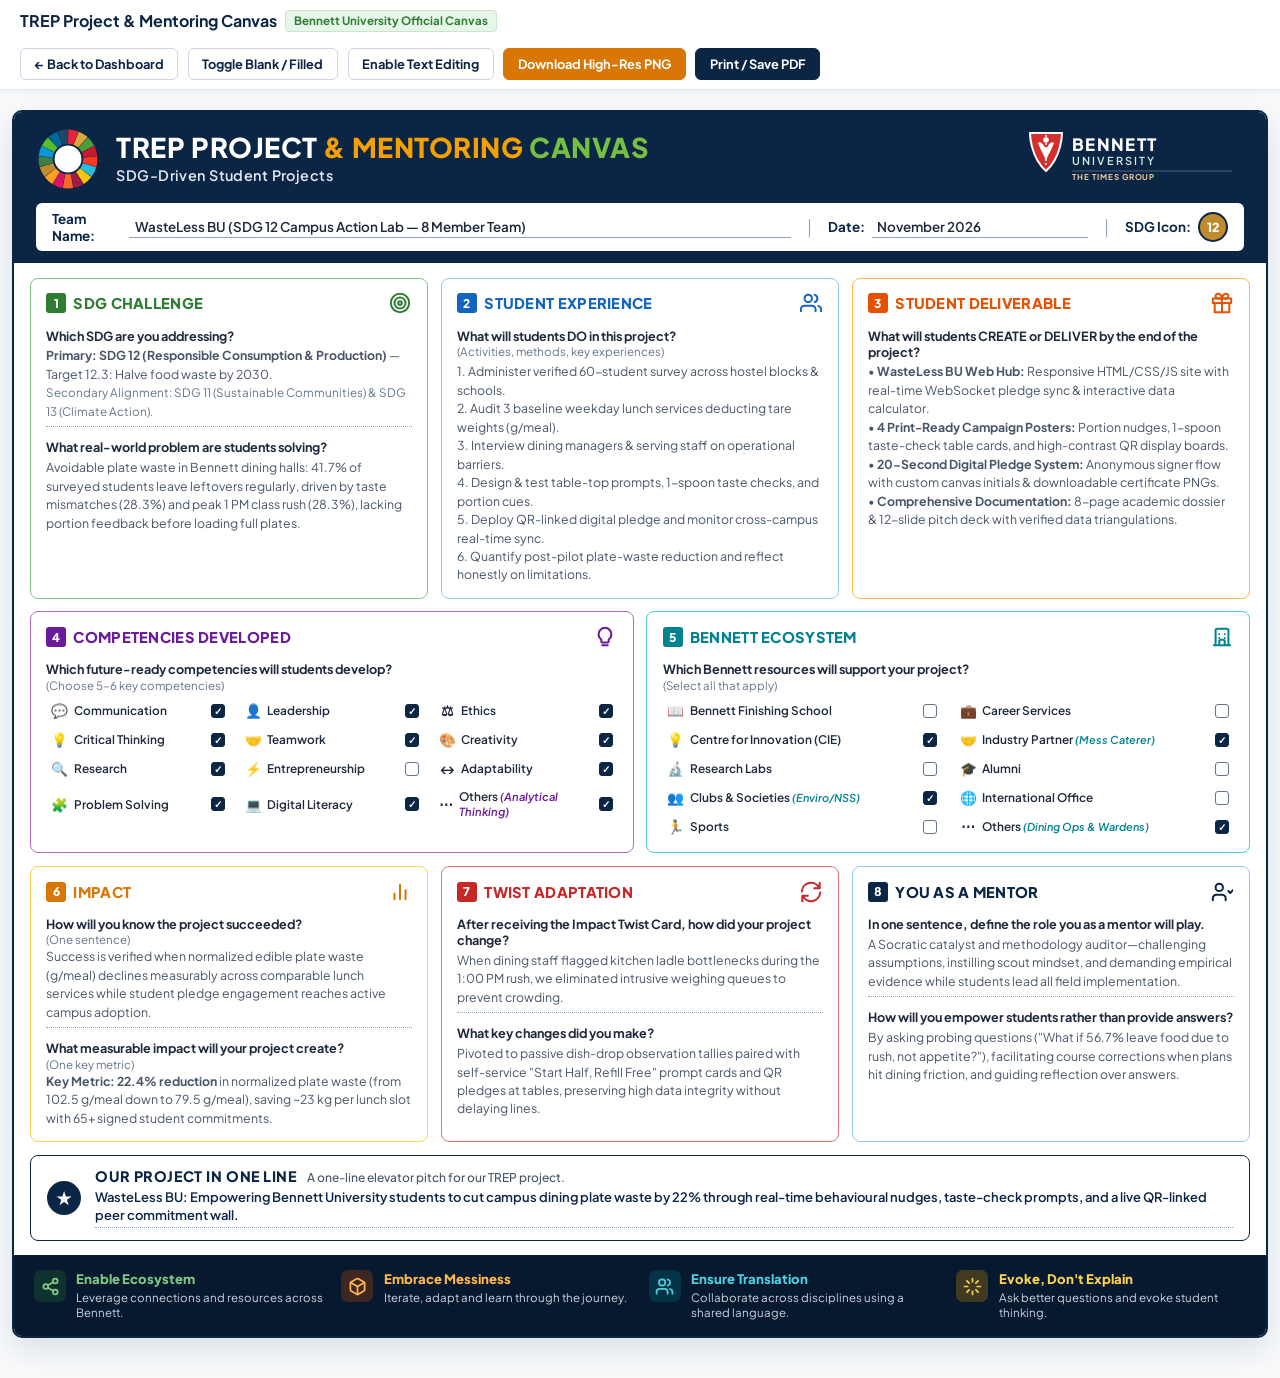
==== canvas.html @ c8d64f66 "feat: Add official Bennett University TREP Project & Mentoring Canvas (interactive web page, high-re" ====
<!DOCTYPE html>
<html lang="en">
<head>
  <meta charset="UTF-8" />
  <meta name="viewport" content="width=device-width, initial-scale=1.0" />
  <title>TREP Project & Mentoring Canvas — WasteLess BU (Bennett University)</title>
  <meta name="description" content="Official Bennett University TREP Project & Mentoring Canvas for SDG-driven student projects. Fully interactive, pre-filled with WasteLess BU empirical data, and print-ready." />
  <link rel="preconnect" href="https://fonts.googleapis.com" />
  <link rel="preconnect" href="https://fonts.gstatic.com" crossorigin />
  <link href="https://fonts.googleapis.com/css2?family=Plus+Jakarta+Sans:wght@400;500;600;700;800&family=Source+Serif+4:opsz,wght@8..60,600;8..60,700;8..60,800&display=swap" rel="stylesheet" />
  <style>
    :root {
      --navy-deep: #06192E;
      --navy-main: #0B2545;
      --navy-card: #0F3156;
      --text-dark: #1E293B;
      --text-muted: #475569;
      --border-gray: #CBD5E1;
      --dot-line: #94A3B8;
      --accent-green: #2E7D32;
      --accent-green-bg: #E8F5E9;
      --accent-blue: #1565C0;
      --accent-blue-bg: #E3F2FD;
      --accent-orange: #E65100;
      --accent-orange-bg: #FFF3E0;
      --accent-purple: #6A1B9A;
      --accent-purple-bg: #F3E5F5;
      --accent-teal: #00838F;
      --accent-teal-bg: #E0F7FA;
      --accent-amber: #D97706;
      --accent-amber-bg: #FEF3C7;
      --accent-red: #C62828;
      --accent-red-bg: #FFEBEE;
      --sans: 'Plus Jakarta Sans', 'Segoe UI', -apple-system, sans-serif;
    }

    *, *::before, *::after { box-sizing: border-box; }

    body {
      margin: 0;
      padding: 0;
      background: #F8FAFC;
      font-family: var(--sans);
      color: var(--text-dark);
      -webkit-font-smoothing: antialiased;
    }

    /* Top Action Bar (Screen Only) */
    .action-bar {
      background: #FFFFFF;
      border-bottom: 1px solid #E2E8F0;
      position: sticky;
      top: 0;
      z-index: 100;
      box-shadow: 0 2px 8px rgba(0,0,0,0.06);
    }

    .action-bar-inner {
      max-width: 1320px;
      margin: 0 auto;
      padding: 0.6rem 1.25rem;
      display: flex;
      align-items: center;
      justify-content: space-between;
      gap: 1rem;
      flex-wrap: wrap;
    }

    .bar-title {
      font-weight: 700;
      font-size: 1rem;
      color: var(--navy-main);
      display: flex;
      align-items: center;
      gap: 0.5rem;
    }

    .bar-badge {
      font-size: 0.72rem;
      font-weight: 700;
      background: var(--accent-green-bg);
      color: var(--accent-green);
      padding: 0.18rem 0.5rem;
      border-radius: 4px;
      border: 1px solid #C8E6C9;
    }

    .bar-actions {
      display: flex;
      align-items: center;
      gap: 0.6rem;
      flex-wrap: wrap;
    }

    .btn {
      font-family: inherit;
      font-size: 0.8rem;
      font-weight: 700;
      padding: 0.42rem 0.85rem;
      border-radius: 6px;
      cursor: pointer;
      display: inline-flex;
      align-items: center;
      gap: 0.35rem;
      transition: all 0.15s ease;
      text-decoration: none;
      border: 1.5px solid transparent;
    }

    .btn-primary {
      background: var(--navy-main);
      color: #FFFFFF;
      border-color: var(--navy-main);
    }
    .btn-primary:hover { background: var(--navy-deep); }

    .btn-outline {
      background: #FFFFFF;
      color: var(--navy-main);
      border-color: #CBD5E1;
    }
    .btn-outline:hover { background: #F1F5F9; border-color: var(--navy-main); }

    .btn-amber {
      background: #D97706;
      color: #FFFFFF;
      border-color: #D97706;
    }
    .btn-amber:hover { background: #B45309; }

    /* Canvas Outer Frame */
    .canvas-viewport {
      max-width: 1320px;
      margin: 1.2rem auto 2.5rem;
      padding: 0 0.75rem;
    }

    .canvas-card {
      background: #FFFFFF;
      border: 2px solid var(--navy-main);
      border-radius: 10px;
      overflow: hidden;
      box-shadow: 0 12px 32px rgba(11, 37, 69, 0.12);
    }

    /* Header Navy Banner */
    .canvas-header {
      background: var(--navy-main);
      color: #FFFFFF;
      padding: 0.95rem 1.4rem 0.75rem;
    }

    .header-top-row {
      display: flex;
      align-items: center;
      justify-content: space-between;
      gap: 1.25rem;
      margin-bottom: 0.75rem;
    }

    .canvas-brand-wrap {
      display: flex;
      align-items: center;
      gap: 1rem;
    }

    .canvas-titles h1 {
      font-family: var(--sans);
      font-size: 1.7rem;
      font-weight: 800;
      margin: 0;
      line-height: 1.1;
      letter-spacing: 0.02em;
    }

    .title-white { color: #FFFFFF; }
    .title-amber { color: #F59F00; }
    .title-green { color: #74C043; }

    .canvas-titles p {
      margin: 0.2rem 0 0;
      font-size: 0.9rem;
      font-weight: 600;
      color: #E2E8F0;
      letter-spacing: 0.03em;
    }

    /* Meta Info Bar */
    .canvas-meta-bar {
      background: #FFFFFF;
      border-radius: 6px;
      padding: 0.45rem 1rem;
      display: flex;
      align-items: center;
      justify-content: space-between;
      gap: 1rem;
      color: var(--text-dark);
      font-size: 0.84rem;
    }

    .meta-field {
      display: flex;
      align-items: center;
      gap: 0.4rem;
      font-weight: 700;
      color: var(--navy-main);
    }

    .meta-field-grow { flex: 1; }

    .meta-input {
      border: none;
      border-bottom: 1.5px solid var(--dot-line);
      font-family: inherit;
      font-size: 0.84rem;
      font-weight: 600;
      color: var(--text-dark);
      padding: 0.1rem 0.35rem;
      background: transparent;
      width: 100%;
      outline: none;
    }

    .meta-divider {
      color: #94A3B8;
      font-weight: 300;
      font-size: 1.1rem;
    }

    .sdg-icon-badge {
      display: flex;
      align-items: center;
      gap: 0.4rem;
    }

    .sdg-icon-circle {
      width: 30px;
      height: 30px;
      border: 2px solid var(--navy-main);
      border-radius: 50%;
      display: flex;
      align-items: center;
      justify-content: center;
      background: #BF8B2E;
      color: #FFFFFF;
      font-weight: 800;
      font-size: 0.78rem;
    }

    /* Main Grid Structure */
    .canvas-grid-body {
      padding: 0.9rem 1rem;
      background: #FFFFFF;
      display: flex;
      flex-direction: column;
      gap: 0.8rem;
    }

    .grid-row-3 {
      display: grid;
      grid-template-columns: repeat(3, minmax(0, 1fr));
      gap: 0.8rem;
    }

    .grid-row-2 {
      display: grid;
      grid-template-columns: 1fr 1fr;
      gap: 0.8rem;
    }

    /* Box Card Standard */
    .c-box {
      border-radius: 8px;
      border: 1.5px solid #CBD5E1;
      padding: 0.8rem 0.95rem 0.85rem;
      background: #FFFFFF;
      display: flex;
      flex-direction: column;
      justify-content: flex-start;
      position: relative;
    }

    .c-box-head {
      display: flex;
      align-items: center;
      justify-content: space-between;
      margin-bottom: 0.45rem;
    }

    .c-box-title {
      display: flex;
      align-items: center;
      gap: 0.45rem;
      font-weight: 800;
      font-size: 0.92rem;
      letter-spacing: 0.02em;
    }

    .box-badge {
      display: inline-flex;
      align-items: center;
      justify-content: center;
      width: 20px;
      height: 20px;
      border-radius: 3px;
      color: #FFFFFF;
      font-weight: 800;
      font-size: 0.75rem;
    }

    .box-icon {
      width: 24px;
      height: 24px;
      display: flex;
      align-items: center;
      justify-content: center;
    }

    /* Subheadings inside boxes */
    .c-prompt {
      font-weight: 700;
      font-size: 0.79rem;
      color: var(--text-dark);
      margin: 0.32rem 0 0.18rem;
    }

    .c-lines {
      font-size: 0.77rem;
      line-height: 1.5;
      color: var(--text-muted);
      border-bottom: 1px dotted var(--dot-line);
      padding-bottom: 0.35rem;
      margin-bottom: 0.45rem;
    }

    .c-lines:last-child {
      border-bottom: none;
      margin-bottom: 0;
      padding-bottom: 0;
    }

    .c-lines[contenteditable="true"]:focus {
      background: #FEF9C3;
      outline: 1.5px solid var(--accent-amber);
      border-radius: 4px;
      padding: 0.25rem 0.35rem;
    }

    /* Theme Accents */
    .theme-green { border-color: #81C784; }
    .theme-green .box-badge { background: var(--accent-green); }
    .theme-green .c-box-title { color: var(--accent-green); }

    .theme-blue { border-color: #90CAF9; }
    .theme-blue .box-badge { background: var(--accent-blue); }
    .theme-blue .c-box-title { color: var(--accent-blue); }

    .theme-orange { border-color: #FFB74D; }
    .theme-orange .box-badge { background: var(--accent-orange); }
    .theme-orange .c-box-title { color: var(--accent-orange); }

    .theme-purple { border-color: #BA68C8; }
    .theme-purple .box-badge { background: var(--accent-purple); }
    .theme-purple .c-box-title { color: var(--accent-purple); }

    .theme-teal { border-color: #4DD0E1; }
    .theme-teal .box-badge { background: var(--accent-teal); }
    .theme-teal .c-box-title { color: var(--accent-teal); }

    .theme-amber { border-color: #FCD34D; }
    .theme-amber .box-badge { background: var(--accent-amber); }
    .theme-amber .c-box-title { color: var(--accent-amber); }

    .theme-red { border-color: #E57373; }
    .theme-red .box-badge { background: var(--accent-red); }
    .theme-red .c-box-title { color: var(--accent-red); }

    .theme-navy { border-color: #93C5FD; }
    .theme-navy .box-badge { background: var(--navy-main); }
    .theme-navy .c-box-title { color: var(--navy-main); }

    /* Checkbox Matrix inside Box 4 & 5 */
    .check-grid-3 {
      display: grid;
      grid-template-columns: repeat(3, 1fr);
      gap: 0.35rem 0.65rem;
      margin-top: 0.4rem;
    }

    .check-grid-2 {
      display: grid;
      grid-template-columns: repeat(2, 1fr);
      gap: 0.35rem 0.85rem;
      margin-top: 0.4rem;
    }

    .check-item {
      display: flex;
      align-items: center;
      justify-content: space-between;
      gap: 0.35rem;
      font-size: 0.74rem;
      font-weight: 600;
      color: var(--text-dark);
      padding: 0.2rem 0.3rem;
      border-radius: 4px;
      cursor: pointer;
      user-select: none;
    }

    .check-item:hover { background: #F8FAFC; }

    .check-item-label {
      display: flex;
      align-items: center;
      gap: 0.35rem;
    }

    .check-item-icon {
      width: 17px;
      height: 17px;
      display: inline-flex;
      align-items: center;
      justify-content: center;
      font-size: 0.85rem;
    }

    .check-box {
      width: 14px;
      height: 14px;
      border: 1.5px solid #64748B;
      border-radius: 3px;
      display: inline-flex;
      align-items: center;
      justify-content: center;
      background: #FFFFFF;
      transition: all 0.12s ease;
      flex-shrink: 0;
    }

    .check-item.checked .check-box {
      background: var(--navy-main);
      border-color: var(--navy-main);
      color: #FFFFFF;
    }

    .check-item.checked .check-box::after {
      content: "✓";
      font-size: 10px;
      font-weight: 800;
      line-height: 1;
    }

    /* Row 4: One-Line Pitch Bar */
    .pitch-box {
      border: 1.5px solid var(--navy-main);
      border-radius: 8px;
      padding: 0.7rem 1rem;
      background: #FFFFFF;
      display: flex;
      align-items: center;
      gap: 0.9rem;
    }

    .star-badge {
      width: 34px;
      height: 34px;
      border-radius: 50%;
      background: var(--navy-main);
      color: #FFFFFF;
      display: flex;
      align-items: center;
      justify-content: center;
      font-size: 1.15rem;
      flex-shrink: 0;
    }

    .pitch-content { flex: 1; }

    .pitch-head {
      display: flex;
      align-items: baseline;
      gap: 0.65rem;
      margin-bottom: 0.2rem;
    }

    .pitch-head strong {
      font-weight: 800;
      font-size: 0.9rem;
      color: var(--navy-main);
      letter-spacing: 0.04em;
    }

    .pitch-head span {
      font-size: 0.75rem;
      color: var(--text-muted);
      font-weight: 500;
    }

    .pitch-text {
      font-size: 0.81rem;
      font-weight: 600;
      color: var(--navy-main);
      border-bottom: 1px dotted var(--dot-line);
      padding-bottom: 0.2rem;
      line-height: 1.4;
    }

    /* Row 5: 4 Guiding Pillars Footer Banner */
    .canvas-footer-banner {
      background: var(--navy-deep);
      color: #FFFFFF;
      padding: 0.95rem 1.25rem;
      display: grid;
      grid-template-columns: repeat(4, 1fr);
      gap: 1.1rem;
    }

    .pillar-card {
      display: flex;
      align-items: flex-start;
      gap: 0.65rem;
    }

    .pillar-icon-wrap {
      width: 32px;
      height: 32px;
      border-radius: 7px;
      display: flex;
      align-items: center;
      justify-content: center;
      flex-shrink: 0;
      font-size: 1.05rem;
    }

    .icon-ecosystem { background: rgba(46, 125, 50, 0.25); color: #81C784; }
    .icon-messiness { background: rgba(230, 81, 0, 0.25); color: #FFB74D; }
    .icon-translation { background: rgba(0, 131, 143, 0.25); color: #4DD0E1; }
    .icon-evoke { background: rgba(245, 159, 0, 0.25); color: #FCD34D; }

    .pillar-info strong {
      display: block;
      font-size: 0.82rem;
      font-weight: 800;
      margin-bottom: 0.15rem;
    }

    .pillar-info p {
      margin: 0;
      font-size: 0.72rem;
      line-height: 1.35;
      color: #CBD5E1;
    }

    /* Print Specific Rules */
    body.clean-screenshot .action-bar { display: none !important; }
    body.clean-screenshot .canvas-viewport { margin: 0; padding: 0; max-width: 100%; }
    body.clean-screenshot .canvas-card { border-radius: 0; border: none; box-shadow: none; }

    @media print {
      @page {
        size: landscape;
        margin: 0.3in;
      }
      body { background: #FFFFFF; }
      .action-bar { display: none !important; }
      .canvas-viewport { margin: 0; padding: 0; max-width: 100%; }
      .canvas-card { box-shadow: none; border-width: 1.5px; }
    }

    @media (max-width: 990px) {
      .grid-row-3 { grid-template-columns: 1fr; }
      .grid-row-2 { grid-template-columns: 1fr; }
      .check-grid-3 { grid-template-columns: repeat(2, 1fr); }
      .canvas-footer-banner { grid-template-columns: 1fr 1fr; }
    }
  </style>
</head>
<body>

  <!-- Top Interactive Action Bar -->
  <aside class="action-bar" id="action-bar">
    <div class="action-bar-inner">
      <div class="bar-title">
        <span>TREP Project &amp; Mentoring Canvas</span>
        <span class="bar-badge">Bennett University Official Canvas</span>
      </div>
      <div class="bar-actions">
        <a href="index.html#trep" class="btn btn-outline">← Back to Dashboard</a>
        <button type="button" class="btn btn-outline" id="toggle-data-btn">Toggle Blank / Filled</button>
        <button type="button" class="btn btn-outline" id="toggle-edit-btn">Enable Text Editing</button>
        <button type="button" class="btn btn-amber" id="dl-png-btn">Download High-Res PNG</button>
        <button type="button" class="btn btn-primary" onclick="window.print()">Print / Save PDF</button>
      </div>
    </div>
  </aside>

  <!-- Canvas Stage -->
  <main class="canvas-viewport">
    <article class="canvas-card" id="printable-canvas">
      
      <!-- Top Navy Header Banner -->
      <header class="canvas-header">
        <div class="header-top-row">
          
          <div class="canvas-brand-wrap">
            <svg width="64" height="64" viewBox="0 0 100 100" fill="none" xmlns="http://www.w3.org/2000/svg">
  <path d="M 50.21 26.00 L 50.40 4.00 A 46 46 0 0 1 66.24 6.96 L 58.47 27.55 A 24 24 0 0 0 50.21 26.00 Z" fill="#E5243B" /> <path d="M 58.86 27.70 L 66.99 7.25 A 46 46 0 0 1 80.69 15.74 L 66.01 32.12 A 24 24 0 0 0 58.86 27.70 Z" fill="#DDA63A" /> <path d="M 66.32 32.41 L 81.29 16.28 A 46 46 0 0 1 91.00 29.14 L 71.39 39.12 A 24 24 0 0 0 66.32 32.41 Z" fill="#4C9F38" /> <path d="M 71.58 39.49 L 91.35 29.86 A 46 46 0 0 1 95.76 45.36 L 73.88 47.58 A 24 24 0 0 0 71.58 39.49 Z" fill="#C5192D" /> <path d="M 73.92 47.99 L 95.84 46.16 A 46 46 0 0 1 94.35 62.20 L 73.14 56.37 A 24 24 0 0 0 73.92 47.99 Z" fill="#FF3A21" /> <path d="M 73.03 56.77 L 94.13 62.97 A 46 46 0 0 1 86.95 77.40 L 69.28 64.30 A 24 24 0 0 0 73.03 56.77 Z" fill="#26BDE2" /> <path d="M 69.03 64.63 L 86.47 78.04 A 46 46 0 0 1 74.56 88.90 L 62.81 70.29 A 24 24 0 0 0 69.03 64.63 Z" fill="#FCC30B" /> <path d="M 62.46 70.51 L 73.87 89.32 A 46 46 0 0 1 58.85 95.14 L 54.62 73.55 A 24 24 0 0 0 62.46 70.51 Z" fill="#A21942" /> <path d="M 54.20 73.63 L 58.06 95.29 A 46 46 0 0 1 41.94 95.29 L 45.80 73.63 A 24 24 0 0 0 54.20 73.63 Z" fill="#FD6925" /> <path d="M 45.38 73.55 L 41.15 95.14 A 46 46 0 0 1 26.13 89.32 L 37.54 70.51 A 24 24 0 0 0 45.38 73.55 Z" fill="#DD1367" /> <path d="M 37.19 70.29 L 25.44 88.90 A 46 46 0 0 1 13.53 78.04 L 30.97 64.63 A 24 24 0 0 0 37.19 70.29 Z" fill="#FD9D24" /> <path d="M 30.72 64.30 L 13.05 77.40 A 46 46 0 0 1 5.87 62.97 L 26.97 56.77 A 24 24 0 0 0 30.72 64.30 Z" fill="#BF8B2E" /> <path d="M 26.86 56.37 L 5.65 62.20 A 46 46 0 0 1 4.16 46.16 L 26.08 47.99 A 24 24 0 0 0 26.86 56.37 Z" fill="#3F7E44" /> <path d="M 26.12 47.58 L 4.24 45.36 A 46 46 0 0 1 8.65 29.86 L 28.42 39.49 A 24 24 0 0 0 26.12 47.58 Z" fill="#0A97D9" /> <path d="M 28.61 39.12 L 9.00 29.14 A 46 46 0 0 1 18.71 16.28 L 33.68 32.41 A 24 24 0 0 0 28.61 39.12 Z" fill="#56C02B" /> <path d="M 33.99 32.12 L 19.31 15.74 A 46 46 0 0 1 33.01 7.25 L 41.14 27.70 A 24 24 0 0 0 33.99 32.12 Z" fill="#00689D" /> <path d="M 41.53 27.55 L 33.76 6.96 A 46 46 0 0 1 49.60 4.00 L 49.79 26.00 A 24 24 0 0 0 41.53 27.55 Z" fill="#19486A" />
  <circle cx="50" cy="50" r="21" fill="#FFFFFF"/>
</svg>
            <div class="canvas-titles">
              <h1>
                <span class="title-white">TREP PROJECT </span>
                <span class="title-amber">&amp; MENTORING </span>
                <span class="title-green">CANVAS</span>
              </h1>
              <p>SDG-Driven Student Projects</p>
            </div>
          </div>

          <div class="bennett-logo-wrap">
            <svg width="220" height="60" viewBox="0 0 220 60" fill="none" xmlns="http://www.w3.org/2000/svg">
  <!-- Bennett Shield Crest -->
  <g transform="translate(2, 2)">
    <path d="M4 4 H36 C36 4 36 28 20 42 C4 28 4 4 4 4 Z" fill="#D32F2F" stroke="#FFFFFF" stroke-width="2"/>
    <path d="M20 6 L20 38" stroke="#FFFFFF" stroke-width="1.6" stroke-dasharray="2 2"/>
    <path d="M12 14 C15 11 18 17 20 20 C22 17 25 11 28 14 C25 22 22 26 20 32 C18 26 15 22 12 14 Z" fill="#FFFFFF"/>
    <circle cx="20" cy="11" r="2.8" fill="#FFFFFF"/>
  </g>
  <!-- Bennett University Wordmark -->
  <text x="48" y="24" font-family="'Plus Jakarta Sans', 'Segoe UI', serif" font-weight="800" font-size="17" fill="#FFFFFF" letter-spacing="0.08em">BENNETT</text>
  <text x="48" y="38" font-family="'Plus Jakarta Sans', 'Segoe UI', sans-serif" font-weight="600" font-size="11" fill="#D5E8DC" letter-spacing="0.18em">UNIVERSITY</text>
  <line x1="48" y1="44" x2="208" y2="44" stroke="rgba(255,255,255,0.35)" stroke-width="0.8"/>
  <text x="48" y="53" font-family="'Plus Jakarta Sans', 'Segoe UI', sans-serif" font-weight="700" font-size="8" fill="#F7CFA2" letter-spacing="0.12em">THE TIMES GROUP</text>
</svg>
          </div>

        </div>

        <!-- Team Name & Date Meta Strip -->
        <div class="canvas-meta-bar">
          <div class="meta-field meta-field-grow">
            <span>Team Name:</span>
            <input type="text" class="meta-input" id="meta-team" value="WasteLess BU (SDG 12 Campus Action Lab — 8 Member Team)" />
          </div>
          <span class="meta-divider">|</span>
          <div class="meta-field" style="width: 260px;">
            <span>Date:</span>
            <input type="text" class="meta-input" id="meta-date" value="November 2026" />
          </div>
          <span class="meta-divider">|</span>
          <div class="meta-field sdg-icon-badge">
            <span>SDG Icon:</span>
            <div class="sdg-icon-circle" title="SDG 12: Responsible Consumption and Production">12</div>
          </div>
        </div>
      </header>

      <!-- Canvas Body (8 Boxes + Pitch + Pillars) -->
      <div class="canvas-grid-body">
        
        <!-- Row 1: Boxes 1, 2, 3 -->
        <div class="grid-row-3">
          
          <!-- Box 1: SDG Challenge -->
          <section class="c-box theme-green">
            <div class="c-box-head">
              <div class="c-box-title">
                <span class="box-badge">1</span>
                <span>SDG CHALLENGE</span>
              </div>
              <div class="box-icon" style="color:var(--accent-green);">
                <svg width="22" height="22" viewBox="0 0 24 24" fill="none" stroke="currentColor" stroke-width="2.2" stroke-linecap="round" stroke-linejoin="round"><circle cx="12" cy="12" r="10"/><circle cx="12" cy="12" r="6"/><circle cx="12" cy="12" r="2"/></svg>
              </div>
            </div>
            
            <div class="c-prompt">Which SDG are you addressing?</div>
            <div class="c-lines" data-key="sdg_target">
              <strong>Primary: SDG 12 (Responsible Consumption &amp; Production)</strong> — Target 12.3: Halve food waste by 2030.<br />
              <span style="font-size:0.73rem;color:#64748B;">Secondary Alignment: SDG 11 (Sustainable Communities) &amp; SDG 13 (Climate Action).</span>
            </div>

            <div class="c-prompt">What real-world problem are students solving?</div>
            <div class="c-lines" data-key="real_problem">
              Avoidable plate waste in Bennett dining halls: 41.7% of surveyed students leave leftovers regularly, driven by taste mismatches (28.3%) and peak 1 PM class rush (28.3%), lacking portion feedback before loading full plates.
            </div>
          </section>

          <!-- Box 2: Student Experience -->
          <section class="c-box theme-blue">
            <div class="c-box-head">
              <div class="c-box-title">
                <span class="box-badge">2</span>
                <span>STUDENT EXPERIENCE</span>
              </div>
              <div class="box-icon" style="color:var(--accent-blue);">
                <svg width="22" height="22" viewBox="0 0 24 24" fill="none" stroke="currentColor" stroke-width="2.2" stroke-linecap="round" stroke-linejoin="round"><path d="M17 21v-2a4 4 0 0 0-4-4H5a4 4 0 0 0-4 4v2"/><circle cx="9" cy="7" r="4"/><path d="M23 21v-2a4 4 0 0 0-3-3.87"/><path d="M16 3.13a4 4 0 0 1 0 7.75"/></svg>
              </div>
            </div>

            <div class="c-prompt">What will students DO in this project?</div>
            <div style="font-size:0.72rem;color:#64748B;margin-top:-0.15rem;margin-bottom:0.2rem;">(Activities, methods, key experiences)</div>
            <div class="c-lines" data-key="student_experience">
              1. Administer verified 60-student survey across hostel blocks &amp; schools.<br />
              2. Audit 3 baseline weekday lunch services deducting tare weights (g/meal).<br />
              3. Interview dining managers &amp; serving staff on operational barriers.<br />
              4. Design &amp; test table-top prompts, 1-spoon taste checks, and portion cues.<br />
              5. Deploy QR-linked digital pledge and monitor cross-campus real-time sync.<br />
              6. Quantify post-pilot plate-waste reduction and reflect honestly on limitations.
            </div>
          </section>

          <!-- Box 3: Student Deliverable -->
          <section class="c-box theme-orange">
            <div class="c-box-head">
              <div class="c-box-title">
                <span class="box-badge">3</span>
                <span>STUDENT DELIVERABLE</span>
              </div>
              <div class="box-icon" style="color:var(--accent-orange);">
                <svg width="22" height="22" viewBox="0 0 24 24" fill="none" stroke="currentColor" stroke-width="2.2" stroke-linecap="round" stroke-linejoin="round"><polyline points="20 12 20 22 4 22 4 12"/><rect x="2" y="7" width="20" height="5"/><line x1="12" y1="22" x2="12" y2="7"/><path d="M12 7H7.5a2.5 2.5 0 0 1 0-5C11 2 12 7 12 7z"/><path d="M12 7h4.5a2.5 2.5 0 0 0 0-5C13 2 12 7 12 7z"/></svg>
              </div>
            </div>

            <div class="c-prompt">What will students CREATE or DELIVER by the end of the project?</div>
            <div class="c-lines" data-key="student_deliverables">
              • <strong>WasteLess BU Web Hub:</strong> Responsive HTML/CSS/JS site with real-time WebSocket pledge sync &amp; interactive data calculator.<br />
              • <strong>4 Print-Ready Campaign Posters:</strong> Portion nudges, 1-spoon taste-check table cards, and high-contrast QR display boards.<br />
              • <strong>20-Second Digital Pledge System:</strong> Anonymous signer flow with custom canvas initials &amp; downloadable certificate PNGs.<br />
              • <strong>Comprehensive Documentation:</strong> 8-page academic dossier &amp; 12-slide pitch deck with verified data triangulations.
            </div>
          </section>

        </div>

        <!-- Row 2: Boxes 4 & 5 (Competencies & Bennett Ecosystem) -->
        <div class="grid-row-2">
          
          <!-- Box 4: Competencies Developed -->
          <section class="c-box theme-purple">
            <div class="c-box-head">
              <div class="c-box-title">
                <span class="box-badge">4</span>
                <span>COMPETENCIES DEVELOPED</span>
              </div>
              <div class="box-icon" style="color:var(--accent-purple);">
                <svg width="22" height="22" viewBox="0 0 24 24" fill="none" stroke="currentColor" stroke-width="2.2" stroke-linecap="round" stroke-linejoin="round"><path d="M12 2a7 7 0 0 0-7 7c0 2.38 1.19 4.47 3 5.74V17a1 1 0 0 0 1 1h6a1 1 0 0 0 1-1v-2.26c1.81-1.27 3-3.36 3-5.74a7 7 0 0 0-7-7M9 21h6"/></svg>
              </div>
            </div>

            <div class="c-prompt">Which future-ready competencies will students develop?</div>
            <div style="font-size:0.72rem;color:#64748B;margin-top:-0.15rem;">(Choose 5–6 key competencies)</div>

            <div class="check-grid-3" id="comp-grid">
              <div class="check-item checked" data-comp="Communication">
                <div class="check-item-label">
                  <span class="check-item-icon">💬</span>
                  <span>Communication</span>
                </div>
                <span class="check-box"></span>
              </div>

              <div class="check-item checked" data-comp="Leadership">
                <div class="check-item-label">
                  <span class="check-item-icon">👤</span>
                  <span>Leadership</span>
                </div>
                <span class="check-box"></span>
              </div>

              <div class="check-item checked" data-comp="Ethics">
                <div class="check-item-label">
                  <span class="check-item-icon">⚖</span>
                  <span>Ethics</span>
                </div>
                <span class="check-box"></span>
              </div>

              <div class="check-item checked" data-comp="Critical Thinking">
                <div class="check-item-label">
                  <span class="check-item-icon">💡</span>
                  <span>Critical Thinking</span>
                </div>
                <span class="check-box"></span>
              </div>

              <div class="check-item checked" data-comp="Teamwork">
                <div class="check-item-label">
                  <span class="check-item-icon">🤝</span>
                  <span>Teamwork</span>
                </div>
                <span class="check-box"></span>
              </div>

              <div class="check-item checked" data-comp="Creativity">
                <div class="check-item-label">
                  <span class="check-item-icon">🎨</span>
                  <span>Creativity</span>
                </div>
                <span class="check-box"></span>
              </div>

              <div class="check-item checked" data-comp="Research">
                <div class="check-item-label">
                  <span class="check-item-icon">🔍</span>
                  <span>Research</span>
                </div>
                <span class="check-box"></span>
              </div>

              <div class="check-item" data-comp="Entrepreneurship">
                <div class="check-item-label">
                  <span class="check-item-icon">⚡</span>
                  <span>Entrepreneurship</span>
                </div>
                <span class="check-box"></span>
              </div>

              <div class="check-item checked" data-comp="Adaptability">
                <div class="check-item-label">
                  <span class="check-item-icon">↔</span>
                  <span>Adaptability</span>
                </div>
                <span class="check-box"></span>
              </div>

              <div class="check-item checked" data-comp="Problem Solving">
                <div class="check-item-label">
                  <span class="check-item-icon">🧩</span>
                  <span>Problem Solving</span>
                </div>
                <span class="check-box"></span>
              </div>

              <div class="check-item checked" data-comp="Digital Literacy">
                <div class="check-item-label">
                  <span class="check-item-icon">💻</span>
                  <span>Digital Literacy</span>
                </div>
                <span class="check-box"></span>
              </div>

              <div class="check-item checked" data-comp="Others">
                <div class="check-item-label">
                  <span class="check-item-icon">⋯</span>
                  <span>Others <em style="font-size:0.7rem;color:#6A1B9A;">(Analytical Thinking)</em></span>
                </div>
                <span class="check-box"></span>
              </div>
            </div>
          </section>

          <!-- Box 5: Bennett Ecosystem -->
          <section class="c-box theme-teal">
            <div class="c-box-head">
              <div class="c-box-title">
                <span class="box-badge">5</span>
                <span>BENNETT ECOSYSTEM</span>
              </div>
              <div class="box-icon" style="color:var(--accent-teal);">
                <svg width="22" height="22" viewBox="0 0 24 24" fill="none" stroke="currentColor" stroke-width="2.2" stroke-linecap="round" stroke-linejoin="round"><path d="M3 21h18"/><path d="M5 21V5a2 2 0 0 1 2-2h10a2 2 0 0 1 2 2v16"/><path d="M9 21v-4a2 2 0 0 1 2-2h2a2 2 0 0 1 2 2v4"/><line x1="9" y1="9" x2="9.01" y2="9"/><line x1="15" y1="9" x2="15.01" y2="9"/><line x1="9" y1="13" x2="9.01" y2="13"/><line x1="15" y1="13" x2="15.01" y2="13"/></svg>
              </div>
            </div>

            <div class="c-prompt">Which Bennett resources will support your project?</div>
            <div style="font-size:0.72rem;color:#64748B;margin-top:-0.15rem;">(Select all that apply)</div>

            <div class="check-grid-2" id="eco-grid">
              <div class="check-item" data-eco="Bennett Finishing School">
                <div class="check-item-label">
                  <span class="check-item-icon">📖</span>
                  <span>Bennett Finishing School</span>
                </div>
                <span class="check-box"></span>
              </div>

              <div class="check-item" data-eco="Career Services">
                <div class="check-item-label">
                  <span class="check-item-icon">💼</span>
                  <span>Career Services</span>
                </div>
                <span class="check-box"></span>
              </div>

              <div class="check-item checked" data-eco="Centre for Innovation & Entrepreneurship">
                <div class="check-item-label">
                  <span class="check-item-icon">💡</span>
                  <span>Centre for Innovation (CIE)</span>
                </div>
                <span class="check-box"></span>
              </div>

              <div class="check-item checked" data-eco="Industry Partner">
                <div class="check-item-label">
                  <span class="check-item-icon">🤝</span>
                  <span>Industry Partner <em style="font-size:0.68rem;color:#00838F;">(Mess Caterer)</em></span>
                </div>
                <span class="check-box"></span>
              </div>

              <div class="check-item" data-eco="Research Labs">
                <div class="check-item-label">
                  <span class="check-item-icon">🔬</span>
                  <span>Research Labs</span>
                </div>
                <span class="check-box"></span>
              </div>

              <div class="check-item" data-eco="Alumni">
                <div class="check-item-label">
                  <span class="check-item-icon">🎓</span>
                  <span>Alumni</span>
                </div>
                <span class="check-box"></span>
              </div>

              <div class="check-item checked" data-eco="Clubs & Societies">
                <div class="check-item-label">
                  <span class="check-item-icon">👥</span>
                  <span>Clubs &amp; Societies <em style="font-size:0.68rem;color:#00838F;">(Enviro/NSS)</em></span>
                </div>
                <span class="check-box"></span>
              </div>

              <div class="check-item" data-eco="International Office">
                <div class="check-item-label">
                  <span class="check-item-icon">🌐</span>
                  <span>International Office</span>
                </div>
                <span class="check-box"></span>
              </div>

              <div class="check-item" data-eco="Sports">
                <div class="check-item-label">
                  <span class="check-item-icon">🏃</span>
                  <span>Sports</span>
                </div>
                <span class="check-box"></span>
              </div>

              <div class="check-item checked" data-eco="Others">
                <div class="check-item-label">
                  <span class="check-item-icon">⋯</span>
                  <span>Others <em style="font-size:0.68rem;color:#00838F;">(Dining Ops &amp; Wardens)</em></span>
                </div>
                <span class="check-box"></span>
              </div>
            </div>
          </section>

        </div>

        <!-- Row 3: Boxes 6, 7, 8 (Impact, Twist, Mentor) -->
        <div class="grid-row-3">
          
          <!-- Box 6: Impact -->
          <section class="c-box theme-amber">
            <div class="c-box-head">
              <div class="c-box-title">
                <span class="box-badge">6</span>
                <span>IMPACT</span>
              </div>
              <div class="box-icon" style="color:var(--accent-amber);">
                <svg width="22" height="22" viewBox="0 0 24 24" fill="none" stroke="currentColor" stroke-width="2.2" stroke-linecap="round" stroke-linejoin="round"><line x1="18" y1="20" x2="18" y2="10"/><line x1="12" y1="20" x2="12" y2="4"/><line x1="6" y1="20" x2="6" y2="14"/></svg>
              </div>
            </div>

            <div class="c-prompt">How will you know the project succeeded?</div>
            <div style="font-size:0.72rem;color:#64748B;margin-top:-0.15rem;">(One sentence)</div>
            <div class="c-lines" data-key="impact_success">
              Success is verified when normalized edible plate waste (g/meal) declines measurably across comparable lunch services while student pledge engagement reaches active campus adoption.
            </div>

            <div class="c-prompt">What measurable impact will your project create?</div>
            <div style="font-size:0.72rem;color:#64748B;margin-top:-0.15rem;">(One key metric)</div>
            <div class="c-lines" data-key="impact_metric">
              <strong>Key Metric: 22.4% reduction</strong> in normalized plate waste (from 102.5 g/meal down to 79.5 g/meal), saving ~23 kg per lunch slot with 65+ signed student commitments.
            </div>
          </section>

          <!-- Box 7: Twist Adaptation -->
          <section class="c-box theme-red">
            <div class="c-box-head">
              <div class="c-box-title">
                <span class="box-badge">7</span>
                <span>TWIST ADAPTATION</span>
              </div>
              <div class="box-icon" style="color:var(--accent-red);">
                <svg width="22" height="22" viewBox="0 0 24 24" fill="none" stroke="currentColor" stroke-width="2.2" stroke-linecap="round" stroke-linejoin="round"><path d="M21.5 2v6h-6M2.5 22v-6h6M2 11.5a10 10 0 0 1 18.8-4.3M22 12.5a10 10 0 0 1-18.8 4.2"/></svg>
              </div>
            </div>

            <div class="c-prompt">After receiving the Impact Twist Card, how did your project change?</div>
            <div class="c-lines" data-key="twist_change">
              When dining staff flagged kitchen ladle bottlenecks during the 1:00 PM rush, we eliminated intrusive weighing queues to prevent crowding.
            </div>

            <div class="c-prompt">What key changes did you make?</div>
            <div class="c-lines" data-key="twist_actions">
              Pivoted to passive dish-drop observation tallies paired with self-service "Start Half, Refill Free" prompt cards and QR pledges at tables, preserving high data integrity without delaying lines.
            </div>
          </section>

          <!-- Box 8: You As A Mentor -->
          <section class="c-box theme-navy">
            <div class="c-box-head">
              <div class="c-box-title">
                <span class="box-badge">8</span>
                <span>YOU AS A MENTOR</span>
              </div>
              <div class="box-icon" style="color:var(--navy-main);">
                <svg width="22" height="22" viewBox="0 0 24 24" fill="none" stroke="currentColor" stroke-width="2.2" stroke-linecap="round" stroke-linejoin="round"><path d="M16 21v-2a4 4 0 0 0-4-4H6a4 4 0 0 0-4 4v2"/><circle cx="9" cy="7" r="4"/><path d="m19 11 2 2 4-4"/></svg>
              </div>
            </div>

            <div class="c-prompt">In one sentence, define the role you as a mentor will play.</div>
            <div class="c-lines" data-key="mentor_role">
              A Socratic catalyst and methodology auditor—challenging assumptions, instilling scout mindset, and demanding empirical evidence while students lead all field implementation.
            </div>

            <div class="c-prompt">How will you empower students rather than provide answers?</div>
            <div class="c-lines" data-key="mentor_empower">
              By asking probing questions ("What if 56.7% leave food due to rush, not appetite?"), facilitating course corrections when plans hit dining friction, and guiding reflection over answers.
            </div>
          </section>

        </div>

        <!-- Row 4: Our Project In One Line -->
        <section class="pitch-box">
          <div class="star-badge">★</div>
          <div class="pitch-content">
            <div class="pitch-head">
              <strong>OUR PROJECT IN ONE LINE</strong>
              <span>A one-line elevator pitch for our TREP project.</span>
            </div>
            <div class="pitch-text" data-key="elevator_pitch">
              WasteLess BU: Empowering Bennett University students to cut campus dining plate waste by 22% through real-time behavioural nudges, taste-check prompts, and a live QR-linked peer commitment wall.
            </div>
          </div>
        </section>

      </div>

      <!-- Row 5: 4 Guiding Pillars Footer Banner -->
      <footer class="canvas-footer-banner">
        
        <div class="pillar-card">
          <div class="pillar-icon-wrap icon-ecosystem">
            <svg width="19" height="19" viewBox="0 0 24 24" fill="none" stroke="currentColor" stroke-width="2.2" stroke-linecap="round" stroke-linejoin="round"><circle cx="18" cy="5" r="3"/><circle cx="6" cy="12" r="3"/><circle cx="18" cy="19" r="3"/><line x1="8.59" y1="13.51" x2="15.42" y2="17.49"/><line x1="15.41" y1="6.51" x2="8.59" y2="10.49"/></svg>
          </div>
          <div class="pillar-info">
            <strong style="color:#81C784;">Enable Ecosystem</strong>
            <p>Leverage connections and resources across Bennett.</p>
          </div>
        </div>

        <div class="pillar-card">
          <div class="pillar-icon-wrap icon-messiness">
            <svg width="19" height="19" viewBox="0 0 24 24" fill="none" stroke="currentColor" stroke-width="2.2" stroke-linecap="round" stroke-linejoin="round"><path d="M21 16V8a2 2 0 0 0-1-1.73l-7-4a2 2 0 0 0-2 0l-7 4A2 2 0 0 0 3 8v8a2 2 0 0 0 1 1.73l7 4a2 2 0 0 0 2 0l7-4A2 2 0 0 0 21 16z"/><polyline points="3.27 6.96 12 12.01 20.73 6.96"/><line x1="12" y1="22.08" x2="12" y2="12"/></svg>
          </div>
          <div class="pillar-info">
            <strong style="color:#FFB74D;">Embrace Messiness</strong>
            <p>Iterate, adapt and learn through the journey.</p>
          </div>
        </div>

        <div class="pillar-card">
          <div class="pillar-icon-wrap icon-translation">
            <svg width="19" height="19" viewBox="0 0 24 24" fill="none" stroke="currentColor" stroke-width="2.2" stroke-linecap="round" stroke-linejoin="round"><path d="M16 21v-2a4 4 0 0 0-4-4H6a4 4 0 0 0-4 4v2"/><circle cx="9" cy="7" r="4"/><path d="M22 21v-2a4 4 0 0 0-3-3.87"/><path d="M16 3.13a4 4 0 0 1 0 7.75"/></svg>
          </div>
          <div class="pillar-info">
            <strong style="color:#4DD0E1;">Ensure Translation</strong>
            <p>Collaborate across disciplines using a shared language.</p>
          </div>
        </div>

        <div class="pillar-card">
          <div class="pillar-icon-wrap icon-evoke">
            <svg width="19" height="19" viewBox="0 0 24 24" fill="none" stroke="currentColor" stroke-width="2.2" stroke-linecap="round" stroke-linejoin="round"><path d="M12 2v4M12 18v4M4.93 4.93l2.83 2.83M16.24 16.24l2.83 2.83M2 12h4M18 12h4M4.93 19.07l2.83-2.83M16.24 7.76l2.83-2.83"/></svg>
          </div>
          <div class="pillar-info">
            <strong style="color:#FCD34D;">Evoke, Don't Explain</strong>
            <p>Ask better questions and evoke student thinking.</p>
          </div>
        </div>

      </footer>

    </article>
  </main>

  <!-- Interactive Controls & Export Scripts -->
  <script src="https://html2canvas.hertzen.com/dist/html2canvas.min.js"></script>
  <script>
    (function() {
      if (window.location && window.location.search && window.location.search.includes('clean')) {
        document.body.classList.add('clean-screenshot');
      }

      const STORAGE_KEY = "trep_canvas_data_v1";

      // Checkbox interactive click
      document.querySelectorAll('.check-item').forEach(item => {
        item.addEventListener('click', () => {
          item.classList.toggle('checked');
          saveCanvasData();
        });
      });

      // Toggle Blank vs Pre-Filled
      let isBlank = false;
      const originalValues = {};

      document.querySelectorAll('[data-key]').forEach(el => {
        originalValues[el.dataset.key] = el.innerHTML;
      });

      const toggleDataBtn = document.getElementById('toggle-data-btn');
      toggleDataBtn.addEventListener('click', () => {
        isBlank = !isBlank;
        if (isBlank) {
          document.querySelectorAll('[data-key]').forEach(el => {
            el.innerHTML = '<span style="color:#CBD5E1;">__________________________________________________________________________________________</span>';
          });
          document.getElementById('meta-team').value = '';
          document.getElementById('meta-date').value = '';
          document.querySelectorAll('.check-item').forEach(c => c.classList.remove('checked'));
          toggleDataBtn.textContent = 'Restore Pre-Filled';
        } else {
          document.querySelectorAll('[data-key]').forEach(el => {
            el.innerHTML = originalValues[el.dataset.key];
          });
          document.getElementById('meta-team').value = 'WasteLess BU (SDG 12 Campus Action Lab — 8 Member Team)';
          document.getElementById('meta-date').value = 'November 2026';
          // Restore default checked
          const defaultCheckedComp = ["Communication", "Leadership", "Ethics", "Critical Thinking", "Teamwork", "Creativity", "Research", "Adaptability", "Problem Solving", "Digital Literacy", "Others"];
          document.querySelectorAll('#comp-grid .check-item').forEach(c => {
            if (defaultCheckedComp.includes(c.dataset.comp)) c.classList.add('checked');
            else c.classList.remove('checked');
          });
          const defaultCheckedEco = ["Centre for Innovation & Entrepreneurship", "Industry Partner", "Clubs & Societies", "Others"];
          document.querySelectorAll('#eco-grid .check-item').forEach(c => {
            if (defaultCheckedEco.includes(c.dataset.eco)) c.classList.add('checked');
            else c.classList.remove('checked');
          });
          toggleDataBtn.textContent = 'Toggle Blank / Filled';
        }
      });

      // Toggle Text Editable
      let isEditing = false;
      const toggleEditBtn = document.getElementById('toggle-edit-btn');
      toggleEditBtn.addEventListener('click', () => {
        isEditing = !isEditing;
        document.querySelectorAll('[data-key]').forEach(el => {
          el.contentEditable = isEditing ? 'true' : 'false';
        });
        toggleEditBtn.textContent = isEditing ? 'Lock Text Editing' : 'Enable Text Editing';
        toggleEditBtn.style.background = isEditing ? '#FEF3C7' : '';
      });

      // Auto-save edited text
      function saveCanvasData() {
        const data = {
          team: document.getElementById('meta-team').value,
          date: document.getElementById('meta-date').value,
          content: {}
        };
        document.querySelectorAll('[data-key]').forEach(el => {
          data.content[el.dataset.key] = el.innerHTML;
        });
        try {
          localStorage.setItem(STORAGE_KEY, JSON.stringify(data));
        } catch(e) {}
      }

      document.querySelectorAll('[data-key]').forEach(el => {
        el.addEventListener('input', saveCanvasData);
      });
      document.getElementById('meta-team').addEventListener('input', saveCanvasData);
      document.getElementById('meta-date').addEventListener('input', saveCanvasData);

      // Download PNG using html2canvas
      const dlBtn = document.getElementById('dl-png-btn');
      dlBtn.addEventListener('click', () => {
        dlBtn.textContent = 'Rendering High-Res PNG...';
        dlBtn.disabled = true;

        const target = document.getElementById('printable-canvas');
        if (typeof window.html2canvas === 'function') {
          window.html2canvas(target, {
            scale: 2,
            useCORS: true,
            backgroundColor: '#FFFFFF',
            logging: false
          }).then(canvas => {
            const link = document.createElement('a');
            link.download = 'Bennett_TREP_Project_Canvas_WasteLess_BU.png';
            link.href = canvas.toDataURL('image/png');
            link.click();
            dlBtn.textContent = 'Download High-Res PNG';
            dlBtn.disabled = false;
          }).catch(err => {
            console.error('PNG render err:', err);
            window.print();
            dlBtn.textContent = 'Download High-Res PNG';
            dlBtn.disabled = false;
          });
        } else {
          window.print();
          dlBtn.textContent = 'Download High-Res PNG';
          dlBtn.disabled = false;
        }
      });

    })();
  </script>
</body>
</html>
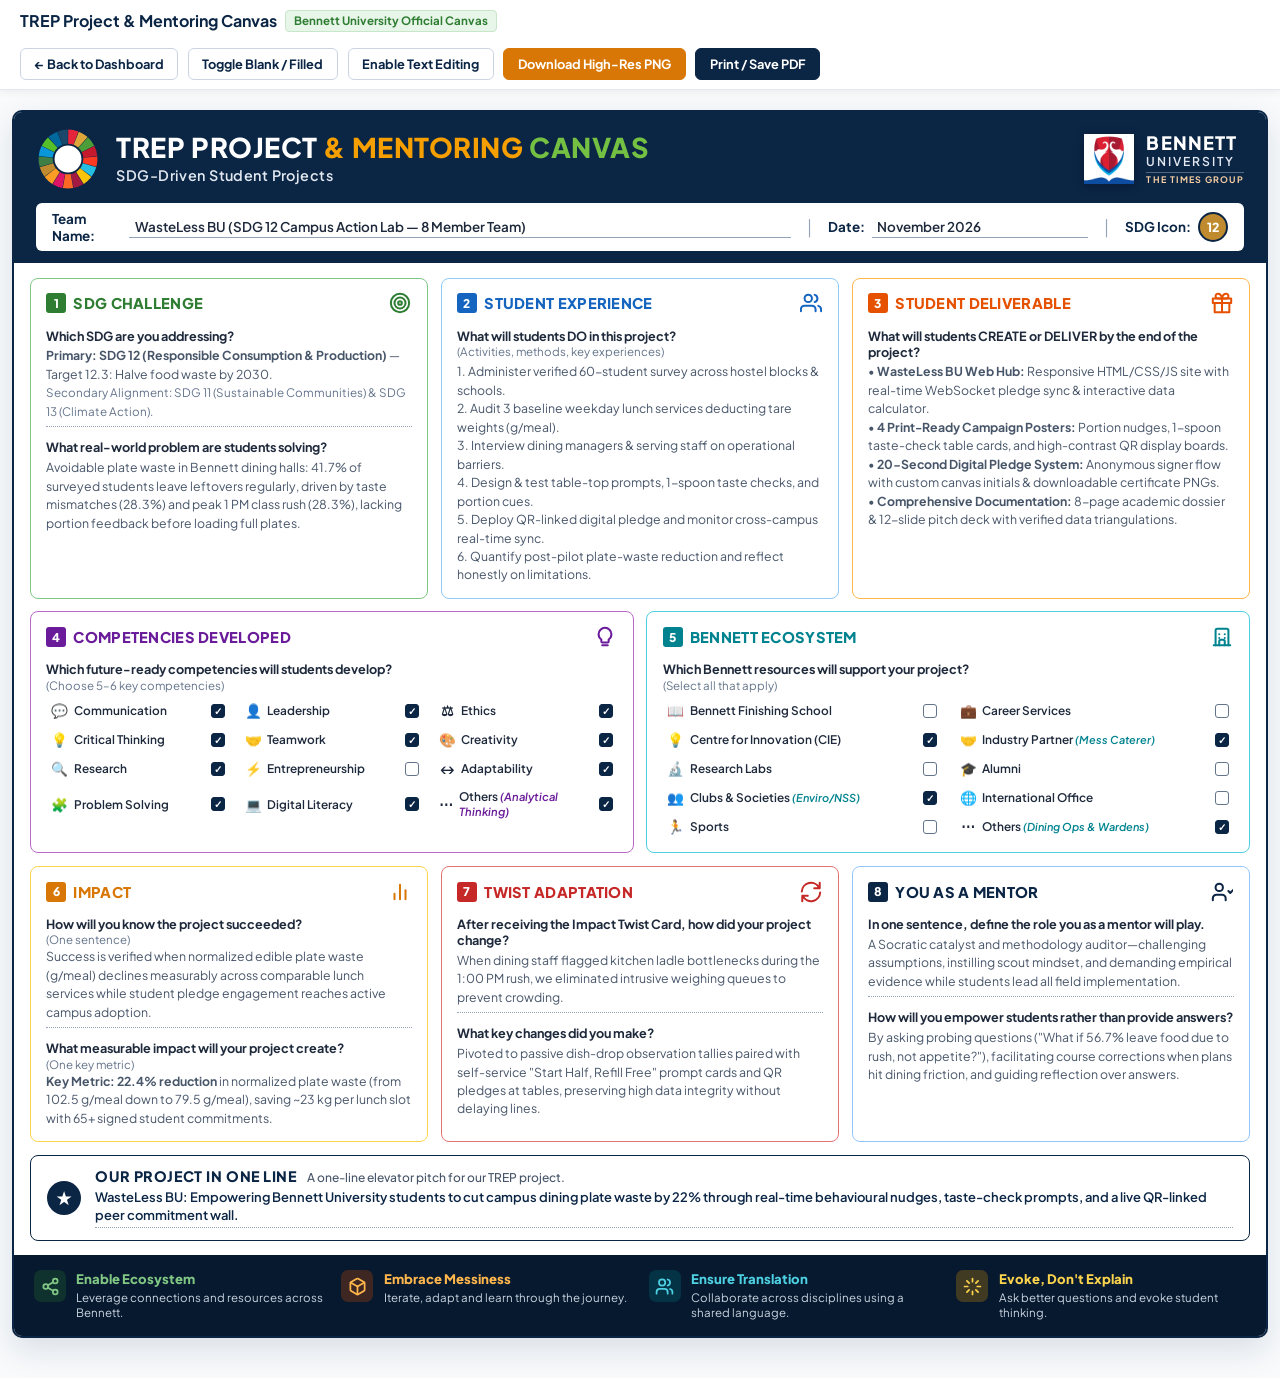
==== commit deff2570: "fix: Update official Bennett University crest with twin elephant heraldic shield across Canvas, PPTX" ====
--- a/canvas.html
+++ b/canvas.html
@@ -618,21 +618,14 @@
             </div>
           </div>
 
-          <div class="bennett-logo-wrap">
-            <svg width="220" height="60" viewBox="0 0 220 60" fill="none" xmlns="http://www.w3.org/2000/svg">
-  <!-- Bennett Shield Crest -->
-  <g transform="translate(2, 2)">
-    <path d="M4 4 H36 C36 4 36 28 20 42 C4 28 4 4 4 4 Z" fill="#D32F2F" stroke="#FFFFFF" stroke-width="2"/>
-    <path d="M20 6 L20 38" stroke="#FFFFFF" stroke-width="1.6" stroke-dasharray="2 2"/>
-    <path d="M12 14 C15 11 18 17 20 20 C22 17 25 11 28 14 C25 22 22 26 20 32 C18 26 15 22 12 14 Z" fill="#FFFFFF"/>
-    <circle cx="20" cy="11" r="2.8" fill="#FFFFFF"/>
-  </g>
-  <!-- Bennett University Wordmark -->
-  <text x="48" y="24" font-family="'Plus Jakarta Sans', 'Segoe UI', serif" font-weight="800" font-size="17" fill="#FFFFFF" letter-spacing="0.08em">BENNETT</text>
-  <text x="48" y="38" font-family="'Plus Jakarta Sans', 'Segoe UI', sans-serif" font-weight="600" font-size="11" fill="#D5E8DC" letter-spacing="0.18em">UNIVERSITY</text>
-  <line x1="48" y1="44" x2="208" y2="44" stroke="rgba(255,255,255,0.35)" stroke-width="0.8"/>
-  <text x="48" y="53" font-family="'Plus Jakarta Sans', 'Segoe UI', sans-serif" font-weight="700" font-size="8" fill="#F7CFA2" letter-spacing="0.12em">THE TIMES GROUP</text>
-</svg>
+          <div class="bennett-logo-wrap" style="display:flex;align-items:center;gap:0.75rem;">
+            <img src="[data-uri]" alt="Bennett University Official Crest" style="width:50px;height:50px;object-fit:contain;filter:drop-shadow(0 2px 5px rgba(0,0,0,0.25));display:block;" />
+            <div style="display:flex;flex-direction:column;justify-content:center;">
+              <span style="font-family:'Plus Jakarta Sans',serif;font-weight:800;font-size:1.15rem;color:#FFFFFF;letter-spacing:0.06em;line-height:1.1;">BENNETT</span>
+              <span style="font-family:'Plus Jakarta Sans',sans-serif;font-weight:600;font-size:0.76rem;color:#E2E8F0;letter-spacing:0.16em;line-height:1.1;margin-top:2px;">UNIVERSITY</span>
+              <div style="height:0.8px;background:rgba(255,255,255,0.3);margin:4px 0 3px;"></div>
+              <span style="font-family:'Plus Jakarta Sans',sans-serif;font-weight:700;font-size:0.56rem;color:#F7CFA2;letter-spacing:0.12em;line-height:1;">THE TIMES GROUP</span>
+            </div>
           </div>
 
         </div>
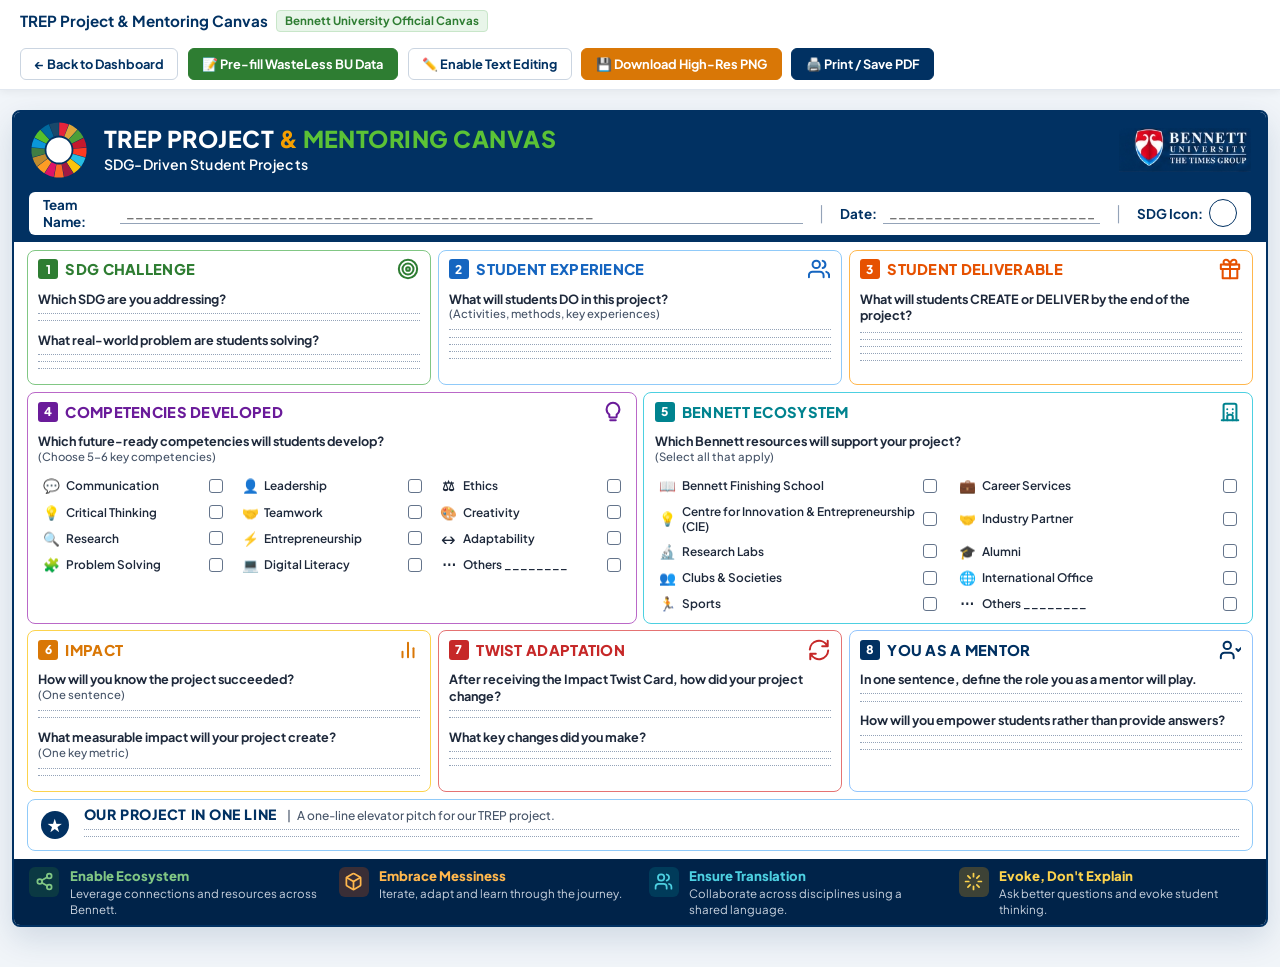
==== commit f644e622: "fix: Match official Bennett University TREP Canvas template exactly across canvas.html, trep-canvas." ====
--- a/canvas.html
+++ b/canvas.html
@@ -3,15 +3,15 @@
 <head>
   <meta charset="UTF-8" />
   <meta name="viewport" content="width=device-width, initial-scale=1.0" />
-  <title>TREP Project & Mentoring Canvas — WasteLess BU (Bennett University)</title>
-  <meta name="description" content="Official Bennett University TREP Project & Mentoring Canvas for SDG-driven student projects. Fully interactive, pre-filled with WasteLess BU empirical data, and print-ready." />
+  <title>TREP Project &amp; Mentoring Canvas — Bennett University (Official Canvas)</title>
+  <meta name="description" content="Official Bennett University TREP Project & Mentoring Canvas for SDG-driven student projects. Matches the official template with full interactivity and empirical WasteLess BU project data." />
   <link rel="preconnect" href="https://fonts.googleapis.com" />
   <link rel="preconnect" href="https://fonts.gstatic.com" crossorigin />
   <link href="https://fonts.googleapis.com/css2?family=Plus+Jakarta+Sans:wght@400;500;600;700;800&family=Source+Serif+4:opsz,wght@8..60,600;8..60,700;8..60,800&display=swap" rel="stylesheet" />
   <style>
     :root {
-      --navy-deep: #06192E;
-      --navy-main: #0B2545;
+      --navy-deep: #002349;
+      --navy-main: #013162;
       --navy-card: #0F3156;
       --text-dark: #1E293B;
       --text-muted: #475569;
@@ -39,7 +39,7 @@
     body {
       margin: 0;
       padding: 0;
-      background: #F8FAFC;
+      background: #F1F5F9;
       font-family: var(--sans);
       color: var(--text-dark);
       -webkit-font-smoothing: antialiased;
@@ -56,7 +56,7 @@
     }
 
     .action-bar-inner {
-      max-width: 1320px;
+      max-width: 1340px;
       margin: 0 auto;
       padding: 0.6rem 1.25rem;
       display: flex;
@@ -68,7 +68,7 @@
 
     .bar-title {
       font-weight: 700;
-      font-size: 1rem;
+      font-size: 0.95rem;
       color: var(--navy-main);
       display: flex;
       align-items: center;
@@ -112,7 +112,7 @@
       color: #FFFFFF;
       border-color: var(--navy-main);
     }
-    .btn-primary:hover { background: var(--navy-deep); }
+    .btn-primary:hover { background: #002349; }
 
     .btn-outline {
       background: #FFFFFF;
@@ -127,6 +127,13 @@
       border-color: #D97706;
     }
     .btn-amber:hover { background: #B45309; }
+
+    .btn-green {
+      background: #2E7D32;
+      color: #FFFFFF;
+      border-color: #2E7D32;
+    }
+    .btn-green:hover { background: #1B5E20; }
 
     /* Canvas Outer Frame */
     .canvas-viewport {
@@ -138,16 +145,16 @@
     .canvas-card {
       background: #FFFFFF;
       border: 2px solid var(--navy-main);
-      border-radius: 10px;
+      border-radius: 8px;
       overflow: hidden;
-      box-shadow: 0 12px 32px rgba(11, 37, 69, 0.12);
+      box-shadow: 0 12px 32px rgba(1, 49, 98, 0.14);
     }
 
     /* Header Navy Banner */
     .canvas-header {
       background: var(--navy-main);
       color: #FFFFFF;
-      padding: 0.95rem 1.4rem 0.75rem;
+      padding: 0.5rem 0.95rem 0.45rem;
     }
 
     .header-top-row {
@@ -161,12 +168,12 @@
     .canvas-brand-wrap {
       display: flex;
       align-items: center;
-      gap: 1rem;
+      gap: 0.9rem;
     }
 
     .canvas-titles h1 {
       font-family: var(--sans);
-      font-size: 1.7rem;
+      font-size: 1.45rem;
       font-weight: 800;
       margin: 0;
       line-height: 1.1;
@@ -175,21 +182,32 @@
 
     .title-white { color: #FFFFFF; }
     .title-amber { color: #F59F00; }
-    .title-green { color: #74C043; }
+    .title-green { color: #5BC236; }
 
     .canvas-titles p {
       margin: 0.2rem 0 0;
-      font-size: 0.9rem;
+      font-size: 0.88rem;
       font-weight: 600;
-      color: #E2E8F0;
-      letter-spacing: 0.03em;
+      color: #FFFFFF;
+      letter-spacing: 0.02em;
+    }
+
+    .bennett-logo-wrap {
+      display: flex;
+      align-items: center;
+    }
+
+    .bennett-logo-img {
+      height: 44px;
+      width: auto;
+      display: block;
     }
 
     /* Meta Info Bar */
     .canvas-meta-bar {
       background: #FFFFFF;
       border-radius: 6px;
-      padding: 0.45rem 1rem;
+      padding: 0.3rem 0.85rem;
       display: flex;
       align-items: center;
       justify-content: space-between;
@@ -234,45 +252,51 @@
     }
 
     .sdg-icon-circle {
-      width: 30px;
-      height: 30px;
-      border: 2px solid var(--navy-main);
+      width: 28px;
+      height: 28px;
+      border: 1.5px solid var(--navy-main);
       border-radius: 50%;
-      display: flex;
+      display: inline-flex;
       align-items: center;
       justify-content: center;
+      background: transparent;
+      color: transparent;
+      font-weight: 800;
+      font-size: 0.82rem;
+      transition: all 0.2s ease;
+    }
+
+    .sdg-icon-circle.filled {
       background: #BF8B2E;
       color: #FFFFFF;
-      font-weight: 800;
-      font-size: 0.78rem;
     }
 
     /* Main Grid Structure */
     .canvas-grid-body {
-      padding: 0.9rem 1rem;
+      padding: 0.45rem 0.8rem;
       background: #FFFFFF;
       display: flex;
       flex-direction: column;
-      gap: 0.8rem;
+      gap: 0.4rem;
     }
 
     .grid-row-3 {
       display: grid;
       grid-template-columns: repeat(3, minmax(0, 1fr));
-      gap: 0.8rem;
+      gap: 0.4rem;
     }
 
     .grid-row-2 {
       display: grid;
       grid-template-columns: 1fr 1fr;
-      gap: 0.8rem;
+      gap: 0.4rem;
     }
 
     /* Box Card Standard */
     .c-box {
       border-radius: 8px;
       border: 1.5px solid #CBD5E1;
-      padding: 0.8rem 0.95rem 0.85rem;
+      padding: 0.42rem 0.65rem 0.45rem;
       background: #FFFFFF;
       display: flex;
       flex-direction: column;
@@ -284,7 +308,7 @@
       display: flex;
       align-items: center;
       justify-content: space-between;
-      margin-bottom: 0.45rem;
+      margin-bottom: 0.4rem;
     }
 
     .c-box-title {
@@ -321,43 +345,64 @@
       font-weight: 700;
       font-size: 0.79rem;
       color: var(--text-dark);
-      margin: 0.32rem 0 0.18rem;
-    }
-
+      margin: 0.18rem 0 0.12rem;
+      line-height: 1.3;
+    }
+
+    .c-subprompt {
+      font-size: 0.71rem;
+      color: var(--text-muted);
+      font-weight: 500;
+      margin-top: -0.15rem;
+      margin-bottom: 0.25rem;
+    }
+
+    /* Dotted lines container */
+    .c-dotted-lines {
+      display: flex;
+      flex-direction: column;
+      gap: 0.38rem;
+      margin: 0.25rem 0 0.5rem;
+    }
+
+    .c-dot-line {
+      height: 1px;
+      border-bottom: 1.2px dotted var(--dot-line);
+      width: 100%;
+    }
+
+    /* Filled Text State */
     .c-lines {
       font-size: 0.77rem;
       line-height: 1.5;
-      color: var(--text-muted);
-      border-bottom: 1px dotted var(--dot-line);
-      padding-bottom: 0.35rem;
-      margin-bottom: 0.45rem;
-    }
-
-    .c-lines:last-child {
-      border-bottom: none;
-      margin-bottom: 0;
-      padding-bottom: 0;
+      color: var(--text-dark);
+      padding: 0.15rem 0.25rem;
+      margin-bottom: 0.35rem;
+      background: #F8FAFC;
+      border-radius: 4px;
+      border-left: 2.5px solid #CBD5E1;
     }
 
     .c-lines[contenteditable="true"]:focus {
       background: #FEF9C3;
       outline: 1.5px solid var(--accent-amber);
-      border-radius: 4px;
-      padding: 0.25rem 0.35rem;
     }
 
     /* Theme Accents */
     .theme-green { border-color: #81C784; }
     .theme-green .box-badge { background: var(--accent-green); }
     .theme-green .c-box-title { color: var(--accent-green); }
+    .theme-green .c-lines { border-left-color: var(--accent-green); }
 
     .theme-blue { border-color: #90CAF9; }
     .theme-blue .box-badge { background: var(--accent-blue); }
     .theme-blue .c-box-title { color: var(--accent-blue); }
+    .theme-blue .c-lines { border-left-color: var(--accent-blue); }
 
     .theme-orange { border-color: #FFB74D; }
     .theme-orange .box-badge { background: var(--accent-orange); }
     .theme-orange .c-box-title { color: var(--accent-orange); }
+    .theme-orange .c-lines { border-left-color: var(--accent-orange); }
 
     .theme-purple { border-color: #BA68C8; }
     .theme-purple .box-badge { background: var(--accent-purple); }
@@ -370,27 +415,30 @@
     .theme-amber { border-color: #FCD34D; }
     .theme-amber .box-badge { background: var(--accent-amber); }
     .theme-amber .c-box-title { color: var(--accent-amber); }
+    .theme-amber .c-lines { border-left-color: var(--accent-amber); }
 
     .theme-red { border-color: #E57373; }
     .theme-red .box-badge { background: var(--accent-red); }
     .theme-red .c-box-title { color: var(--accent-red); }
+    .theme-red .c-lines { border-left-color: var(--accent-red); }
 
     .theme-navy { border-color: #93C5FD; }
     .theme-navy .box-badge { background: var(--navy-main); }
     .theme-navy .c-box-title { color: var(--navy-main); }
+    .theme-navy .c-lines { border-left-color: var(--navy-main); }
 
     /* Checkbox Matrix inside Box 4 & 5 */
     .check-grid-3 {
       display: grid;
       grid-template-columns: repeat(3, 1fr);
-      gap: 0.35rem 0.65rem;
+      gap: 0.18rem 0.55rem;
       margin-top: 0.4rem;
     }
 
     .check-grid-2 {
       display: grid;
       grid-template-columns: repeat(2, 1fr);
-      gap: 0.35rem 0.85rem;
+      gap: 0.18rem 0.75rem;
       margin-top: 0.4rem;
     }
 
@@ -453,9 +501,9 @@
 
     /* Row 4: One-Line Pitch Bar */
     .pitch-box {
-      border: 1.5px solid var(--navy-main);
+      border: 1.5px solid #90CAF9;
       border-radius: 8px;
-      padding: 0.7rem 1rem;
+      padding: 0.35rem 0.85rem;
       background: #FFFFFF;
       display: flex;
       align-items: center;
@@ -463,15 +511,15 @@
     }
 
     .star-badge {
-      width: 34px;
-      height: 34px;
+      width: 28px;
+      height: 28px;
       border-radius: 50%;
       background: var(--navy-main);
       color: #FFFFFF;
       display: flex;
       align-items: center;
       justify-content: center;
-      font-size: 1.15rem;
+      font-size: 1.1rem;
       flex-shrink: 0;
     }
 
@@ -486,7 +534,7 @@
 
     .pitch-head strong {
       font-weight: 800;
-      font-size: 0.9rem;
+      font-size: 0.88rem;
       color: var(--navy-main);
       letter-spacing: 0.04em;
     }
@@ -510,7 +558,7 @@
     .canvas-footer-banner {
       background: var(--navy-deep);
       color: #FFFFFF;
-      padding: 0.95rem 1.25rem;
+      padding: 0.5rem 0.95rem;
       display: grid;
       grid-template-columns: repeat(4, 1fr);
       gap: 1.1rem;
@@ -523,9 +571,9 @@
     }
 
     .pillar-icon-wrap {
-      width: 32px;
-      height: 32px;
-      border-radius: 7px;
+      width: 30px;
+      height: 30px;
+      border-radius: 6px;
       display: flex;
       align-items: center;
       justify-content: center;
@@ -560,7 +608,7 @@
     @media print {
       @page {
         size: landscape;
-        margin: 0.3in;
+        margin: 0.2in;
       }
       body { background: #FFFFFF; }
       .action-bar { display: none !important; }
@@ -587,10 +635,10 @@
       </div>
       <div class="bar-actions">
         <a href="index.html#trep" class="btn btn-outline">← Back to Dashboard</a>
-        <button type="button" class="btn btn-outline" id="toggle-data-btn">Toggle Blank / Filled</button>
-        <button type="button" class="btn btn-outline" id="toggle-edit-btn">Enable Text Editing</button>
-        <button type="button" class="btn btn-amber" id="dl-png-btn">Download High-Res PNG</button>
-        <button type="button" class="btn btn-primary" onclick="window.print()">Print / Save PDF</button>
+        <button type="button" class="btn btn-green" id="toggle-data-btn">📝 Pre-fill WasteLess BU Data</button>
+        <button type="button" class="btn btn-outline" id="toggle-edit-btn">✏️ Enable Text Editing</button>
+        <button type="button" class="btn btn-amber" id="dl-png-btn">💾 Download High-Res PNG</button>
+        <button type="button" class="btn btn-primary" onclick="window.print()">🖨️ Print / Save PDF</button>
       </div>
     </div>
   </aside>
@@ -604,28 +652,38 @@
         <div class="header-top-row">
           
           <div class="canvas-brand-wrap">
-            <svg width="64" height="64" viewBox="0 0 100 100" fill="none" xmlns="http://www.w3.org/2000/svg">
-  <path d="M 50.21 26.00 L 50.40 4.00 A 46 46 0 0 1 66.24 6.96 L 58.47 27.55 A 24 24 0 0 0 50.21 26.00 Z" fill="#E5243B" /> <path d="M 58.86 27.70 L 66.99 7.25 A 46 46 0 0 1 80.69 15.74 L 66.01 32.12 A 24 24 0 0 0 58.86 27.70 Z" fill="#DDA63A" /> <path d="M 66.32 32.41 L 81.29 16.28 A 46 46 0 0 1 91.00 29.14 L 71.39 39.12 A 24 24 0 0 0 66.32 32.41 Z" fill="#4C9F38" /> <path d="M 71.58 39.49 L 91.35 29.86 A 46 46 0 0 1 95.76 45.36 L 73.88 47.58 A 24 24 0 0 0 71.58 39.49 Z" fill="#C5192D" /> <path d="M 73.92 47.99 L 95.84 46.16 A 46 46 0 0 1 94.35 62.20 L 73.14 56.37 A 24 24 0 0 0 73.92 47.99 Z" fill="#FF3A21" /> <path d="M 73.03 56.77 L 94.13 62.97 A 46 46 0 0 1 86.95 77.40 L 69.28 64.30 A 24 24 0 0 0 73.03 56.77 Z" fill="#26BDE2" /> <path d="M 69.03 64.63 L 86.47 78.04 A 46 46 0 0 1 74.56 88.90 L 62.81 70.29 A 24 24 0 0 0 69.03 64.63 Z" fill="#FCC30B" /> <path d="M 62.46 70.51 L 73.87 89.32 A 46 46 0 0 1 58.85 95.14 L 54.62 73.55 A 24 24 0 0 0 62.46 70.51 Z" fill="#A21942" /> <path d="M 54.20 73.63 L 58.06 95.29 A 46 46 0 0 1 41.94 95.29 L 45.80 73.63 A 24 24 0 0 0 54.20 73.63 Z" fill="#FD6925" /> <path d="M 45.38 73.55 L 41.15 95.14 A 46 46 0 0 1 26.13 89.32 L 37.54 70.51 A 24 24 0 0 0 45.38 73.55 Z" fill="#DD1367" /> <path d="M 37.19 70.29 L 25.44 88.90 A 46 46 0 0 1 13.53 78.04 L 30.97 64.63 A 24 24 0 0 0 37.19 70.29 Z" fill="#FD9D24" /> <path d="M 30.72 64.30 L 13.05 77.40 A 46 46 0 0 1 5.87 62.97 L 26.97 56.77 A 24 24 0 0 0 30.72 64.30 Z" fill="#BF8B2E" /> <path d="M 26.86 56.37 L 5.65 62.20 A 46 46 0 0 1 4.16 46.16 L 26.08 47.99 A 24 24 0 0 0 26.86 56.37 Z" fill="#3F7E44" /> <path d="M 26.12 47.58 L 4.24 45.36 A 46 46 0 0 1 8.65 29.86 L 28.42 39.49 A 24 24 0 0 0 26.12 47.58 Z" fill="#0A97D9" /> <path d="M 28.61 39.12 L 9.00 29.14 A 46 46 0 0 1 18.71 16.28 L 33.68 32.41 A 24 24 0 0 0 28.61 39.12 Z" fill="#56C02B" /> <path d="M 33.99 32.12 L 19.31 15.74 A 46 46 0 0 1 33.01 7.25 L 41.14 27.70 A 24 24 0 0 0 33.99 32.12 Z" fill="#00689D" /> <path d="M 41.53 27.55 L 33.76 6.96 A 46 46 0 0 1 49.60 4.00 L 49.79 26.00 A 24 24 0 0 0 41.53 27.55 Z" fill="#19486A" />
-  <circle cx="50" cy="50" r="21" fill="#FFFFFF"/>
-</svg>
+            <svg width="60" height="60" viewBox="0 0 100 100" fill="none" xmlns="http://www.w3.org/2000/svg">
+              <path d="M 50.21 26.00 L 50.40 4.00 A 46 46 0 0 1 66.24 6.96 L 58.47 27.55 A 24 24 0 0 0 50.21 26.00 Z" fill="#E5243B" />
+              <path d="M 58.86 27.70 L 66.99 7.25 A 46 46 0 0 1 80.69 15.74 L 66.01 32.12 A 24 24 0 0 0 58.86 27.70 Z" fill="#DDA63A" />
+              <path d="M 66.32 32.41 L 81.29 16.28 A 46 46 0 0 1 91.00 29.14 L 71.39 39.12 A 24 24 0 0 0 66.32 32.41 Z" fill="#4C9F38" />
+              <path d="M 71.58 39.49 L 91.35 29.86 A 46 46 0 0 1 95.76 45.36 L 73.88 47.58 A 24 24 0 0 0 71.58 39.49 Z" fill="#C5192D" />
+              <path d="M 73.92 47.99 L 95.84 46.16 A 46 46 0 0 1 94.35 62.20 L 73.14 56.37 A 24 24 0 0 0 73.92 47.99 Z" fill="#FF3A21" />
+              <path d="M 73.03 56.77 L 94.13 62.97 A 46 46 0 0 1 86.95 77.40 L 69.28 64.30 A 24 24 0 0 0 73.03 56.77 Z" fill="#26BDE2" />
+              <path d="M 69.03 64.63 L 86.47 78.04 A 46 46 0 0 1 74.56 88.90 L 62.81 70.29 A 24 24 0 0 0 69.03 64.63 Z" fill="#FCC30B" />
+              <path d="M 62.46 70.51 L 73.87 89.32 A 46 46 0 0 1 58.85 95.14 L 54.62 73.55 A 24 24 0 0 0 62.46 70.51 Z" fill="#A21942" />
+              <path d="M 54.20 73.63 L 58.06 95.29 A 46 46 0 0 1 41.94 95.29 L 45.80 73.63 A 24 24 0 0 0 54.20 73.63 Z" fill="#FD6925" />
+              <path d="M 45.38 73.55 L 41.15 95.14 A 46 46 0 0 1 26.13 89.32 L 37.54 70.51 A 24 24 0 0 0 45.38 73.55 Z" fill="#DD1367" />
+              <path d="M 37.19 70.29 L 25.44 88.90 A 46 46 0 0 1 13.53 78.04 L 30.97 64.63 A 24 24 0 0 0 37.19 70.29 Z" fill="#FD9D24" />
+              <path d="M 30.72 64.30 L 13.05 77.40 A 46 46 0 0 1 5.87 62.97 L 26.97 56.77 A 24 24 0 0 0 30.72 64.30 Z" fill="#BF8B2E" />
+              <path d="M 26.86 56.37 L 5.65 62.20 A 46 46 0 0 1 4.16 46.16 L 26.08 47.99 A 24 24 0 0 0 26.86 56.37 Z" fill="#3F7E44" />
+              <path d="M 26.12 47.58 L 4.24 45.36 A 46 46 0 0 1 8.65 29.86 L 28.42 39.49 A 24 24 0 0 0 26.12 47.58 Z" fill="#0A97D9" />
+              <path d="M 28.61 39.12 L 9.00 29.14 A 46 46 0 0 1 18.71 16.28 L 33.68 32.41 A 24 24 0 0 0 28.61 39.12 Z" fill="#56C02B" />
+              <path d="M 33.99 32.12 L 19.31 15.74 A 46 46 0 0 1 33.01 7.25 L 41.14 27.70 A 24 24 0 0 0 33.99 32.12 Z" fill="#00689D" />
+              <path d="M 41.53 27.55 L 33.76 6.96 A 46 46 0 0 1 49.60 4.00 L 49.79 26.00 A 24 24 0 0 0 41.53 27.55 Z" fill="#19486A" />
+              <circle cx="50" cy="50" r="21" fill="#FFFFFF"/>
+            </svg>
             <div class="canvas-titles">
               <h1>
                 <span class="title-white">TREP PROJECT </span>
-                <span class="title-amber">&amp; MENTORING </span>
-                <span class="title-green">CANVAS</span>
+                <span class="title-amber">&amp; </span>
+                <span class="title-green">MENTORING CANVAS</span>
               </h1>
               <p>SDG-Driven Student Projects</p>
             </div>
           </div>
 
-          <div class="bennett-logo-wrap" style="display:flex;align-items:center;gap:0.75rem;">
-            <img src="[data-uri]" alt="Bennett University Official Crest" style="width:50px;height:50px;object-fit:contain;filter:drop-shadow(0 2px 5px rgba(0,0,0,0.25));display:block;" />
-            <div style="display:flex;flex-direction:column;justify-content:center;">
-              <span style="font-family:'Plus Jakarta Sans',serif;font-weight:800;font-size:1.15rem;color:#FFFFFF;letter-spacing:0.06em;line-height:1.1;">BENNETT</span>
-              <span style="font-family:'Plus Jakarta Sans',sans-serif;font-weight:600;font-size:0.76rem;color:#E2E8F0;letter-spacing:0.16em;line-height:1.1;margin-top:2px;">UNIVERSITY</span>
-              <div style="height:0.8px;background:rgba(255,255,255,0.3);margin:4px 0 3px;"></div>
-              <span style="font-family:'Plus Jakarta Sans',sans-serif;font-weight:700;font-size:0.56rem;color:#F7CFA2;letter-spacing:0.12em;line-height:1;">THE TIMES GROUP</span>
-            </div>
+          <div class="bennett-logo-wrap">
+            <img src="[data-uri]" alt="Bennett University — The Times Group" class="bennett-logo-img" />
           </div>
 
         </div>
@@ -634,17 +692,17 @@
         <div class="canvas-meta-bar">
           <div class="meta-field meta-field-grow">
             <span>Team Name:</span>
-            <input type="text" class="meta-input" id="meta-team" value="WasteLess BU (SDG 12 Campus Action Lab — 8 Member Team)" />
+            <input type="text" class="meta-input" id="meta-team" value="" placeholder="____________________________________________________" />
           </div>
           <span class="meta-divider">|</span>
           <div class="meta-field" style="width: 260px;">
             <span>Date:</span>
-            <input type="text" class="meta-input" id="meta-date" value="November 2026" />
+            <input type="text" class="meta-input" id="meta-date" value="" placeholder="________________________" />
           </div>
           <span class="meta-divider">|</span>
           <div class="meta-field sdg-icon-badge">
             <span>SDG Icon:</span>
-            <div class="sdg-icon-circle" title="SDG 12: Responsible Consumption and Production">12</div>
+            <div class="sdg-icon-circle" id="sdg-circle" title="SDG Icon">◯</div>
           </div>
         </div>
       </header>
@@ -668,14 +726,20 @@
             </div>
             
             <div class="c-prompt">Which SDG are you addressing?</div>
-            <div class="c-lines" data-key="sdg_target">
-              <strong>Primary: SDG 12 (Responsible Consumption &amp; Production)</strong> — Target 12.3: Halve food waste by 2030.<br />
-              <span style="font-size:0.73rem;color:#64748B;">Secondary Alignment: SDG 11 (Sustainable Communities) &amp; SDG 13 (Climate Action).</span>
+            <div class="c-content-slot" data-key="sdg_target">
+              <div class="c-dotted-lines">
+                <div class="c-dot-line"></div>
+                <div class="c-dot-line"></div>
+              </div>
             </div>
 
             <div class="c-prompt">What real-world problem are students solving?</div>
-            <div class="c-lines" data-key="real_problem">
-              Avoidable plate waste in Bennett dining halls: 41.7% of surveyed students leave leftovers regularly, driven by taste mismatches (28.3%) and peak 1 PM class rush (28.3%), lacking portion feedback before loading full plates.
+            <div class="c-content-slot" data-key="real_problem">
+              <div class="c-dotted-lines">
+                <div class="c-dot-line"></div>
+                <div class="c-dot-line"></div>
+                <div class="c-dot-line"></div>
+              </div>
             </div>
           </section>
 
@@ -692,14 +756,15 @@
             </div>
 
             <div class="c-prompt">What will students DO in this project?</div>
-            <div style="font-size:0.72rem;color:#64748B;margin-top:-0.15rem;margin-bottom:0.2rem;">(Activities, methods, key experiences)</div>
-            <div class="c-lines" data-key="student_experience">
-              1. Administer verified 60-student survey across hostel blocks &amp; schools.<br />
-              2. Audit 3 baseline weekday lunch services deducting tare weights (g/meal).<br />
-              3. Interview dining managers &amp; serving staff on operational barriers.<br />
-              4. Design &amp; test table-top prompts, 1-spoon taste checks, and portion cues.<br />
-              5. Deploy QR-linked digital pledge and monitor cross-campus real-time sync.<br />
-              6. Quantify post-pilot plate-waste reduction and reflect honestly on limitations.
+            <div class="c-subprompt">(Activities, methods, key experiences)</div>
+            <div class="c-content-slot" data-key="student_experience">
+              <div class="c-dotted-lines">
+                <div class="c-dot-line"></div>
+                <div class="c-dot-line"></div>
+                <div class="c-dot-line"></div>
+                <div class="c-dot-line"></div>
+                <div class="c-dot-line"></div>
+              </div>
             </div>
           </section>
 
@@ -716,11 +781,14 @@
             </div>
 
             <div class="c-prompt">What will students CREATE or DELIVER by the end of the project?</div>
-            <div class="c-lines" data-key="student_deliverables">
-              • <strong>WasteLess BU Web Hub:</strong> Responsive HTML/CSS/JS site with real-time WebSocket pledge sync &amp; interactive data calculator.<br />
-              • <strong>4 Print-Ready Campaign Posters:</strong> Portion nudges, 1-spoon taste-check table cards, and high-contrast QR display boards.<br />
-              • <strong>20-Second Digital Pledge System:</strong> Anonymous signer flow with custom canvas initials &amp; downloadable certificate PNGs.<br />
-              • <strong>Comprehensive Documentation:</strong> 8-page academic dossier &amp; 12-slide pitch deck with verified data triangulations.
+            <div class="c-content-slot" data-key="student_deliverables">
+              <div class="c-dotted-lines" style="margin-top:0.4rem;">
+                <div class="c-dot-line"></div>
+                <div class="c-dot-line"></div>
+                <div class="c-dot-line"></div>
+                <div class="c-dot-line"></div>
+                <div class="c-dot-line"></div>
+              </div>
             </div>
           </section>
 
@@ -742,10 +810,10 @@
             </div>
 
             <div class="c-prompt">Which future-ready competencies will students develop?</div>
-            <div style="font-size:0.72rem;color:#64748B;margin-top:-0.15rem;">(Choose 5–6 key competencies)</div>
+            <div class="c-subprompt">(Choose 5-6 key competencies)</div>
 
             <div class="check-grid-3" id="comp-grid">
-              <div class="check-item checked" data-comp="Communication">
+              <div class="check-item" data-comp="Communication">
                 <div class="check-item-label">
                   <span class="check-item-icon">💬</span>
                   <span>Communication</span>
@@ -753,7 +821,7 @@
                 <span class="check-box"></span>
               </div>
 
-              <div class="check-item checked" data-comp="Leadership">
+              <div class="check-item" data-comp="Leadership">
                 <div class="check-item-label">
                   <span class="check-item-icon">👤</span>
                   <span>Leadership</span>
@@ -761,7 +829,7 @@
                 <span class="check-box"></span>
               </div>
 
-              <div class="check-item checked" data-comp="Ethics">
+              <div class="check-item" data-comp="Ethics">
                 <div class="check-item-label">
                   <span class="check-item-icon">⚖</span>
                   <span>Ethics</span>
@@ -769,7 +837,7 @@
                 <span class="check-box"></span>
               </div>
 
-              <div class="check-item checked" data-comp="Critical Thinking">
+              <div class="check-item" data-comp="Critical Thinking">
                 <div class="check-item-label">
                   <span class="check-item-icon">💡</span>
                   <span>Critical Thinking</span>
@@ -777,7 +845,7 @@
                 <span class="check-box"></span>
               </div>
 
-              <div class="check-item checked" data-comp="Teamwork">
+              <div class="check-item" data-comp="Teamwork">
                 <div class="check-item-label">
                   <span class="check-item-icon">🤝</span>
                   <span>Teamwork</span>
@@ -785,7 +853,7 @@
                 <span class="check-box"></span>
               </div>
 
-              <div class="check-item checked" data-comp="Creativity">
+              <div class="check-item" data-comp="Creativity">
                 <div class="check-item-label">
                   <span class="check-item-icon">🎨</span>
                   <span>Creativity</span>
@@ -793,7 +861,7 @@
                 <span class="check-box"></span>
               </div>
 
-              <div class="check-item checked" data-comp="Research">
+              <div class="check-item" data-comp="Research">
                 <div class="check-item-label">
                   <span class="check-item-icon">🔍</span>
                   <span>Research</span>
@@ -809,7 +877,7 @@
                 <span class="check-box"></span>
               </div>
 
-              <div class="check-item checked" data-comp="Adaptability">
+              <div class="check-item" data-comp="Adaptability">
                 <div class="check-item-label">
                   <span class="check-item-icon">↔</span>
                   <span>Adaptability</span>
@@ -817,7 +885,7 @@
                 <span class="check-box"></span>
               </div>
 
-              <div class="check-item checked" data-comp="Problem Solving">
+              <div class="check-item" data-comp="Problem Solving">
                 <div class="check-item-label">
                   <span class="check-item-icon">🧩</span>
                   <span>Problem Solving</span>
@@ -825,7 +893,7 @@
                 <span class="check-box"></span>
               </div>
 
-              <div class="check-item checked" data-comp="Digital Literacy">
+              <div class="check-item" data-comp="Digital Literacy">
                 <div class="check-item-label">
                   <span class="check-item-icon">💻</span>
                   <span>Digital Literacy</span>
@@ -833,10 +901,10 @@
                 <span class="check-box"></span>
               </div>
 
-              <div class="check-item checked" data-comp="Others">
+              <div class="check-item" data-comp="Others">
                 <div class="check-item-label">
                   <span class="check-item-icon">⋯</span>
-                  <span>Others <em style="font-size:0.7rem;color:#6A1B9A;">(Analytical Thinking)</em></span>
+                  <span id="comp-others-label">Others ________</span>
                 </div>
                 <span class="check-box"></span>
               </div>
@@ -856,7 +924,7 @@
             </div>
 
             <div class="c-prompt">Which Bennett resources will support your project?</div>
-            <div style="font-size:0.72rem;color:#64748B;margin-top:-0.15rem;">(Select all that apply)</div>
+            <div class="c-subprompt">(Select all that apply)</div>
 
             <div class="check-grid-2" id="eco-grid">
               <div class="check-item" data-eco="Bennett Finishing School">
@@ -875,18 +943,18 @@
                 <span class="check-box"></span>
               </div>
 
-              <div class="check-item checked" data-eco="Centre for Innovation & Entrepreneurship">
+              <div class="check-item" data-eco="Centre for Innovation & Entrepreneurship">
                 <div class="check-item-label">
                   <span class="check-item-icon">💡</span>
-                  <span>Centre for Innovation (CIE)</span>
-                </div>
-                <span class="check-box"></span>
-              </div>
-
-              <div class="check-item checked" data-eco="Industry Partner">
+                  <span>Centre for Innovation &amp; Entrepreneurship (CIE)</span>
+                </div>
+                <span class="check-box"></span>
+              </div>
+
+              <div class="check-item" data-eco="Industry Partner">
                 <div class="check-item-label">
                   <span class="check-item-icon">🤝</span>
-                  <span>Industry Partner <em style="font-size:0.68rem;color:#00838F;">(Mess Caterer)</em></span>
+                  <span id="eco-industry-label">Industry Partner</span>
                 </div>
                 <span class="check-box"></span>
               </div>
@@ -907,10 +975,10 @@
                 <span class="check-box"></span>
               </div>
 
-              <div class="check-item checked" data-eco="Clubs & Societies">
+              <div class="check-item" data-eco="Clubs & Societies">
                 <div class="check-item-label">
                   <span class="check-item-icon">👥</span>
-                  <span>Clubs &amp; Societies <em style="font-size:0.68rem;color:#00838F;">(Enviro/NSS)</em></span>
+                  <span id="eco-clubs-label">Clubs &amp; Societies</span>
                 </div>
                 <span class="check-box"></span>
               </div>
@@ -931,10 +999,10 @@
                 <span class="check-box"></span>
               </div>
 
-              <div class="check-item checked" data-eco="Others">
+              <div class="check-item" data-eco="Others">
                 <div class="check-item-label">
                   <span class="check-item-icon">⋯</span>
-                  <span>Others <em style="font-size:0.68rem;color:#00838F;">(Dining Ops &amp; Wardens)</em></span>
+                  <span id="eco-others-label">Others ________</span>
                 </div>
                 <span class="check-box"></span>
               </div>
@@ -959,15 +1027,21 @@
             </div>
 
             <div class="c-prompt">How will you know the project succeeded?</div>
-            <div style="font-size:0.72rem;color:#64748B;margin-top:-0.15rem;">(One sentence)</div>
-            <div class="c-lines" data-key="impact_success">
-              Success is verified when normalized edible plate waste (g/meal) declines measurably across comparable lunch services while student pledge engagement reaches active campus adoption.
+            <div class="c-subprompt">(One sentence)</div>
+            <div class="c-content-slot" data-key="impact_success">
+              <div class="c-dotted-lines">
+                <div class="c-dot-line"></div>
+                <div class="c-dot-line"></div>
+              </div>
             </div>
 
             <div class="c-prompt">What measurable impact will your project create?</div>
-            <div style="font-size:0.72rem;color:#64748B;margin-top:-0.15rem;">(One key metric)</div>
-            <div class="c-lines" data-key="impact_metric">
-              <strong>Key Metric: 22.4% reduction</strong> in normalized plate waste (from 102.5 g/meal down to 79.5 g/meal), saving ~23 kg per lunch slot with 65+ signed student commitments.
+            <div class="c-subprompt">(One key metric)</div>
+            <div class="c-content-slot" data-key="impact_metric">
+              <div class="c-dotted-lines">
+                <div class="c-dot-line"></div>
+                <div class="c-dot-line"></div>
+              </div>
             </div>
           </section>
 
@@ -984,13 +1058,20 @@
             </div>
 
             <div class="c-prompt">After receiving the Impact Twist Card, how did your project change?</div>
-            <div class="c-lines" data-key="twist_change">
-              When dining staff flagged kitchen ladle bottlenecks during the 1:00 PM rush, we eliminated intrusive weighing queues to prevent crowding.
+            <div class="c-content-slot" data-key="twist_change">
+              <div class="c-dotted-lines">
+                <div class="c-dot-line"></div>
+                <div class="c-dot-line"></div>
+              </div>
             </div>
 
             <div class="c-prompt">What key changes did you make?</div>
-            <div class="c-lines" data-key="twist_actions">
-              Pivoted to passive dish-drop observation tallies paired with self-service "Start Half, Refill Free" prompt cards and QR pledges at tables, preserving high data integrity without delaying lines.
+            <div class="c-content-slot" data-key="twist_actions">
+              <div class="c-dotted-lines">
+                <div class="c-dot-line"></div>
+                <div class="c-dot-line"></div>
+                <div class="c-dot-line"></div>
+              </div>
             </div>
           </section>
 
@@ -1007,13 +1088,20 @@
             </div>
 
             <div class="c-prompt">In one sentence, define the role you as a mentor will play.</div>
-            <div class="c-lines" data-key="mentor_role">
-              A Socratic catalyst and methodology auditor—challenging assumptions, instilling scout mindset, and demanding empirical evidence while students lead all field implementation.
+            <div class="c-content-slot" data-key="mentor_role">
+              <div class="c-dotted-lines">
+                <div class="c-dot-line"></div>
+                <div class="c-dot-line"></div>
+              </div>
             </div>
 
             <div class="c-prompt">How will you empower students rather than provide answers?</div>
-            <div class="c-lines" data-key="mentor_empower">
-              By asking probing questions ("What if 56.7% leave food due to rush, not appetite?"), facilitating course corrections when plans hit dining friction, and guiding reflection over answers.
+            <div class="c-content-slot" data-key="mentor_empower">
+              <div class="c-dotted-lines">
+                <div class="c-dot-line"></div>
+                <div class="c-dot-line"></div>
+                <div class="c-dot-line"></div>
+              </div>
             </div>
           </section>
 
@@ -1025,10 +1113,13 @@
           <div class="pitch-content">
             <div class="pitch-head">
               <strong>OUR PROJECT IN ONE LINE</strong>
-              <span>A one-line elevator pitch for our TREP project.</span>
-            </div>
-            <div class="pitch-text" data-key="elevator_pitch">
-              WasteLess BU: Empowering Bennett University students to cut campus dining plate waste by 22% through real-time behavioural nudges, taste-check prompts, and a live QR-linked peer commitment wall.
+              <span>| &nbsp; A one-line elevator pitch for our TREP project.</span>
+            </div>
+            <div class="c-content-slot" data-key="elevator_pitch">
+              <div class="c-dotted-lines" style="margin-top:0.35rem;">
+                <div class="c-dot-line"></div>
+                <div class="c-dot-line"></div>
+              </div>
             </div>
           </div>
         </section>
@@ -1091,54 +1182,104 @@
         document.body.classList.add('clean-screenshot');
       }
 
-      const STORAGE_KEY = "trep_canvas_data_v1";
-
-      // Checkbox interactive click
+      const STORAGE_KEY = "trep_canvas_data_v2";
+
+      // Empirical WasteLess BU Filled Project Data
+      const WASTLESS_DATA = {
+        meta_team: "WasteLess BU (SDG 12 Campus Action Lab — 8 Member Team)",
+        meta_date: "November 2026",
+        sdg_number: "12",
+        sdg_target: '<div class="c-lines"><strong>Primary: SDG 12 (Responsible Consumption &amp; Production)</strong> — Target 12.3: Halve food waste by 2030.<br /><span style="font-size:0.73rem;color:#64748B;">Secondary Alignment: SDG 11 (Sustainable Communities) &amp; SDG 13 (Climate Action).</span></div>',
+        real_problem: '<div class="c-lines">Avoidable plate waste in Bennett dining halls: 41.7% of surveyed students leave leftovers regularly, driven by taste mismatches (28.3%) and peak 1 PM class rush (28.3%), lacking portion feedback before loading full plates.</div>',
+        student_experience: '<div class="c-lines">1. Administer verified 60-student survey across hostel blocks &amp; schools.<br />2. Audit 3 baseline weekday lunch services deducting tare weights (g/meal).<br />3. Interview dining managers &amp; serving staff on operational barriers.<br />4. Design &amp; test table-top prompts, 1-spoon taste checks, and portion cues.<br />5. Deploy QR-linked digital pledge and monitor cross-campus real-time sync.<br />6. Quantify post-pilot plate-waste reduction and reflect honestly on limitations.</div>',
+        student_deliverables: '<div class="c-lines">• <strong>WasteLess BU Web Hub:</strong> Responsive HTML/CSS/JS site with real-time WebSocket pledge sync &amp; interactive data calculator.<br />• <strong>4 Print-Ready Campaign Posters:</strong> Portion nudges, 1-spoon taste-check table cards, and high-contrast QR display boards.<br />• <strong>20-Second Digital Pledge System:</strong> Anonymous signer flow with custom canvas initials &amp; downloadable certificate PNGs.<br />• <strong>Comprehensive Documentation:</strong> 8-page academic dossier &amp; 12-slide pitch deck with verified data triangulations.</div>',
+        impact_success: '<div class="c-lines">Success is verified when normalized edible plate waste (g/meal) declines measurably across comparable lunch services while student pledge engagement reaches active campus adoption.</div>',
+        impact_metric: '<div class="c-lines"><strong>Key Metric: 22.4% reduction</strong> in normalized plate waste (from 102.5 g/meal down to 79.5 g/meal), saving ~23 kg per lunch slot with 65+ signed student commitments.</div>',
+        twist_change: '<div class="c-lines">When dining staff flagged kitchen ladle bottlenecks during the 1:00 PM rush, we eliminated intrusive weighing queues to prevent crowding.</div>',
+        twist_actions: '<div class="c-lines">Pivoted to passive dish-drop observation tallies paired with self-service "Start Half, Refill Free" prompt cards and QR pledges at tables, preserving high data integrity without delaying lines.</div>',
+        mentor_role: '<div class="c-lines">A Socratic catalyst and methodology auditor—challenging assumptions, instilling scout mindset, and demanding empirical evidence while students lead all field implementation.</div>',
+        mentor_empower: '<div class="c-lines">By asking probing questions ("What if 56.7% leave food due to rush, not appetite?"), facilitating course corrections when plans hit dining friction, and guiding reflection over answers.</div>',
+        elevator_pitch: '<div class="c-lines" style="color:var(--navy-main);font-weight:600;">WasteLess BU: Empowering Bennett University students to cut campus dining plate waste by 22% through real-time behavioural nudges, taste-check prompts, and a live QR-linked peer commitment wall.</div>',
+        checked_comp: ["Communication", "Leadership", "Ethics", "Critical Thinking", "Teamwork", "Creativity", "Research", "Adaptability", "Problem Solving", "Digital Literacy", "Others"],
+        checked_eco: ["Centre for Innovation & Entrepreneurship", "Industry Partner", "Clubs & Societies", "Others"],
+        comp_others_text: 'Others <em style="font-size:0.7rem;color:#6A1B9A;">(Analytical Thinking)</em>',
+        eco_industry_text: 'Industry Partner <em style="font-size:0.68rem;color:#00838F;">(Mess Caterer)</em>',
+        eco_clubs_text: 'Clubs &amp; Societies <em style="font-size:0.68rem;color:#00838F;">(Enviro/NSS)</em>',
+        eco_others_text: 'Others <em style="font-size:0.68rem;color:#00838F;">(Dining Ops &amp; Wardens)</em>'
+      };
+
+      // Save initial blank dotted HTML templates
+      const BLANK_SLOTS = {};
+      document.querySelectorAll('.c-content-slot').forEach(el => {
+        BLANK_SLOTS[el.dataset.key] = el.innerHTML;
+      });
+
+      let isFilled = false;
+      const toggleDataBtn = document.getElementById('toggle-data-btn');
+      const sdgCircle = document.getElementById('sdg-circle');
+
+      toggleDataBtn.addEventListener('click', () => {
+        isFilled = !isFilled;
+        if (isFilled) {
+          // Populate WasteLess BU data
+          document.getElementById('meta-team').value = WASTLESS_DATA.meta_team;
+          document.getElementById('meta-date').value = WASTLESS_DATA.meta_date;
+          sdgCircle.textContent = WASTLESS_DATA.sdg_number;
+          sdgCircle.classList.add('filled');
+
+          document.querySelectorAll('.c-content-slot').forEach(el => {
+            if (WASTLESS_DATA[el.dataset.key]) {
+              el.innerHTML = WASTLESS_DATA[el.dataset.key];
+            }
+          });
+
+          document.querySelectorAll('#comp-grid .check-item').forEach(c => {
+            if (WASTLESS_DATA.checked_comp.includes(c.dataset.comp)) c.classList.add('checked');
+            else c.classList.remove('checked');
+          });
+
+          document.querySelectorAll('#eco-grid .check-item').forEach(c => {
+            if (WASTLESS_DATA.checked_eco.includes(c.dataset.eco)) c.classList.add('checked');
+            else c.classList.remove('checked');
+          });
+
+          document.getElementById('comp-others-label').innerHTML = WASTLESS_DATA.comp_others_text;
+          document.getElementById('eco-industry-label').innerHTML = WASTLESS_DATA.eco_industry_text;
+          document.getElementById('eco-clubs-label').innerHTML = WASTLESS_DATA.eco_clubs_text;
+          document.getElementById('eco-others-label').innerHTML = WASTLESS_DATA.eco_others_text;
+
+          toggleDataBtn.textContent = '📄 Show Official Blank Canvas';
+          toggleDataBtn.classList.remove('btn-green');
+          toggleDataBtn.classList.add('btn-outline');
+        } else {
+          // Revert to pristine blank template
+          document.getElementById('meta-team').value = '';
+          document.getElementById('meta-date').value = '';
+          sdgCircle.textContent = '◯';
+          sdgCircle.classList.remove('filled');
+
+          document.querySelectorAll('.c-content-slot').forEach(el => {
+            el.innerHTML = BLANK_SLOTS[el.dataset.key];
+          });
+
+          document.querySelectorAll('.check-item').forEach(c => c.classList.remove('checked'));
+
+          document.getElementById('comp-others-label').textContent = 'Others ________';
+          document.getElementById('eco-industry-label').textContent = 'Industry Partner';
+          document.getElementById('eco-clubs-label').textContent = 'Clubs & Societies';
+          document.getElementById('eco-others-label').textContent = 'Others ________';
+
+          toggleDataBtn.textContent = '📝 Pre-fill WasteLess BU Data';
+          toggleDataBtn.classList.remove('btn-outline');
+          toggleDataBtn.classList.add('btn-green');
+        }
+      });
+
+      // Interactive checkbox toggles
       document.querySelectorAll('.check-item').forEach(item => {
         item.addEventListener('click', () => {
           item.classList.toggle('checked');
-          saveCanvasData();
         });
-      });
-
-      // Toggle Blank vs Pre-Filled
-      let isBlank = false;
-      const originalValues = {};
-
-      document.querySelectorAll('[data-key]').forEach(el => {
-        originalValues[el.dataset.key] = el.innerHTML;
-      });
-
-      const toggleDataBtn = document.getElementById('toggle-data-btn');
-      toggleDataBtn.addEventListener('click', () => {
-        isBlank = !isBlank;
-        if (isBlank) {
-          document.querySelectorAll('[data-key]').forEach(el => {
-            el.innerHTML = '<span style="color:#CBD5E1;">__________________________________________________________________________________________</span>';
-          });
-          document.getElementById('meta-team').value = '';
-          document.getElementById('meta-date').value = '';
-          document.querySelectorAll('.check-item').forEach(c => c.classList.remove('checked'));
-          toggleDataBtn.textContent = 'Restore Pre-Filled';
-        } else {
-          document.querySelectorAll('[data-key]').forEach(el => {
-            el.innerHTML = originalValues[el.dataset.key];
-          });
-          document.getElementById('meta-team').value = 'WasteLess BU (SDG 12 Campus Action Lab — 8 Member Team)';
-          document.getElementById('meta-date').value = 'November 2026';
-          // Restore default checked
-          const defaultCheckedComp = ["Communication", "Leadership", "Ethics", "Critical Thinking", "Teamwork", "Creativity", "Research", "Adaptability", "Problem Solving", "Digital Literacy", "Others"];
-          document.querySelectorAll('#comp-grid .check-item').forEach(c => {
-            if (defaultCheckedComp.includes(c.dataset.comp)) c.classList.add('checked');
-            else c.classList.remove('checked');
-          });
-          const defaultCheckedEco = ["Centre for Innovation & Entrepreneurship", "Industry Partner", "Clubs & Societies", "Others"];
-          document.querySelectorAll('#eco-grid .check-item').forEach(c => {
-            if (defaultCheckedEco.includes(c.dataset.eco)) c.classList.add('checked');
-            else c.classList.remove('checked');
-          });
-          toggleDataBtn.textContent = 'Toggle Blank / Filled';
-        }
       });
 
       // Toggle Text Editable
@@ -1146,33 +1287,12 @@
       const toggleEditBtn = document.getElementById('toggle-edit-btn');
       toggleEditBtn.addEventListener('click', () => {
         isEditing = !isEditing;
-        document.querySelectorAll('[data-key]').forEach(el => {
+        document.querySelectorAll('.c-lines').forEach(el => {
           el.contentEditable = isEditing ? 'true' : 'false';
         });
-        toggleEditBtn.textContent = isEditing ? 'Lock Text Editing' : 'Enable Text Editing';
+        toggleEditBtn.textContent = isEditing ? '🔒 Lock Text Editing' : '✏️ Enable Text Editing';
         toggleEditBtn.style.background = isEditing ? '#FEF3C7' : '';
       });
-
-      // Auto-save edited text
-      function saveCanvasData() {
-        const data = {
-          team: document.getElementById('meta-team').value,
-          date: document.getElementById('meta-date').value,
-          content: {}
-        };
-        document.querySelectorAll('[data-key]').forEach(el => {
-          data.content[el.dataset.key] = el.innerHTML;
-        });
-        try {
-          localStorage.setItem(STORAGE_KEY, JSON.stringify(data));
-        } catch(e) {}
-      }
-
-      document.querySelectorAll('[data-key]').forEach(el => {
-        el.addEventListener('input', saveCanvasData);
-      });
-      document.getElementById('meta-team').addEventListener('input', saveCanvasData);
-      document.getElementById('meta-date').addEventListener('input', saveCanvasData);
 
       // Download PNG using html2canvas
       const dlBtn = document.getElementById('dl-png-btn');
@@ -1189,20 +1309,20 @@
             logging: false
           }).then(canvas => {
             const link = document.createElement('a');
-            link.download = 'Bennett_TREP_Project_Canvas_WasteLess_BU.png';
+            link.download = 'Bennett_TREP_Project_Canvas_Official.png';
             link.href = canvas.toDataURL('image/png');
             link.click();
-            dlBtn.textContent = 'Download High-Res PNG';
+            dlBtn.textContent = '💾 Download High-Res PNG';
             dlBtn.disabled = false;
           }).catch(err => {
             console.error('PNG render err:', err);
             window.print();
-            dlBtn.textContent = 'Download High-Res PNG';
+            dlBtn.textContent = '💾 Download High-Res PNG';
             dlBtn.disabled = false;
           });
         } else {
           window.print();
-          dlBtn.textContent = 'Download High-Res PNG';
+          dlBtn.textContent = '💾 Download High-Res PNG';
           dlBtn.disabled = false;
         }
       });
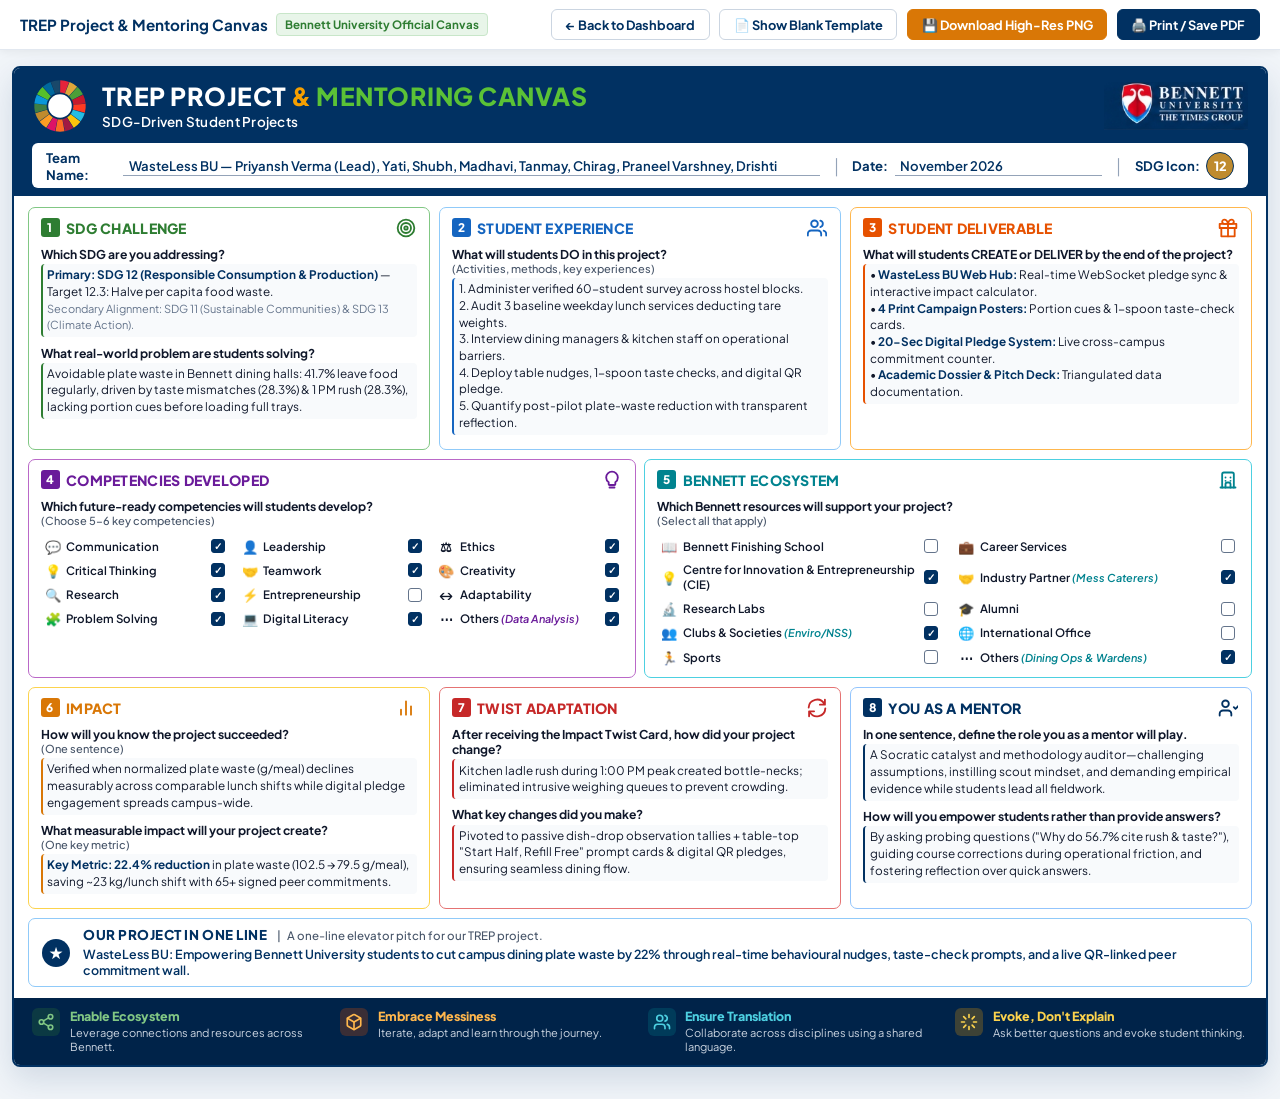
==== commit 099ce2e3: "feat: Fill official Bennett TREP Canvas with verified WasteLess BU team members and empirical projec" ====
--- a/canvas.html
+++ b/canvas.html
@@ -3,8 +3,8 @@
 <head>
   <meta charset="UTF-8" />
   <meta name="viewport" content="width=device-width, initial-scale=1.0" />
-  <title>TREP Project &amp; Mentoring Canvas — Bennett University (Official Canvas)</title>
-  <meta name="description" content="Official Bennett University TREP Project & Mentoring Canvas for SDG-driven student projects. Matches the official template with full interactivity and empirical WasteLess BU project data." />
+  <title>TREP Project &amp; Mentoring Canvas — WasteLess BU (Bennett University)</title>
+  <meta name="description" content="Official Bennett University TREP Project & Mentoring Canvas for SDG-driven student projects. Completed with empirical WasteLess BU campus plate-waste pilot data." />
   <link rel="preconnect" href="https://fonts.googleapis.com" />
   <link rel="preconnect" href="https://fonts.gstatic.com" crossorigin />
   <link href="https://fonts.googleapis.com/css2?family=Plus+Jakarta+Sans:wght@400;500;600;700;800&family=Source+Serif+4:opsz,wght@8..60,600;8..60,700;8..60,800&display=swap" rel="stylesheet" />
@@ -13,7 +13,7 @@
       --navy-deep: #002349;
       --navy-main: #013162;
       --navy-card: #0F3156;
-      --text-dark: #1E293B;
+      --text-dark: #0F172A;
       --text-muted: #475569;
       --border-gray: #CBD5E1;
       --dot-line: #94A3B8;
@@ -58,7 +58,7 @@
     .action-bar-inner {
       max-width: 1340px;
       margin: 0 auto;
-      padding: 0.6rem 1.25rem;
+      padding: 0.55rem 1.25rem;
       display: flex;
       align-items: center;
       justify-content: space-between;
@@ -138,7 +138,7 @@
     /* Canvas Outer Frame */
     .canvas-viewport {
       max-width: 1320px;
-      margin: 1.2rem auto 2.5rem;
+      margin: 1rem auto 2rem;
       padding: 0 0.75rem;
     }
 
@@ -154,7 +154,7 @@
     .canvas-header {
       background: var(--navy-main);
       color: #FFFFFF;
-      padding: 0.5rem 0.95rem 0.45rem;
+      padding: 0.65rem 1.15rem 0.5rem;
     }
 
     .header-top-row {
@@ -162,18 +162,18 @@
       align-items: center;
       justify-content: space-between;
       gap: 1.25rem;
-      margin-bottom: 0.75rem;
+      margin-bottom: 0.55rem;
     }
 
     .canvas-brand-wrap {
       display: flex;
       align-items: center;
-      gap: 0.9rem;
+      gap: 0.85rem;
     }
 
     .canvas-titles h1 {
       font-family: var(--sans);
-      font-size: 1.45rem;
+      font-size: 1.55rem;
       font-weight: 800;
       margin: 0;
       line-height: 1.1;
@@ -185,8 +185,8 @@
     .title-green { color: #5BC236; }
 
     .canvas-titles p {
-      margin: 0.2rem 0 0;
-      font-size: 0.88rem;
+      margin: 0.15rem 0 0;
+      font-size: 0.84rem;
       font-weight: 600;
       color: #FFFFFF;
       letter-spacing: 0.02em;
@@ -198,7 +198,7 @@
     }
 
     .bennett-logo-img {
-      height: 44px;
+      height: 48px;
       width: auto;
       display: block;
     }
@@ -207,13 +207,13 @@
     .canvas-meta-bar {
       background: #FFFFFF;
       border-radius: 6px;
-      padding: 0.3rem 0.85rem;
+      padding: 0.35rem 0.85rem;
       display: flex;
       align-items: center;
       justify-content: space-between;
-      gap: 1rem;
+      gap: 0.85rem;
       color: var(--text-dark);
-      font-size: 0.84rem;
+      font-size: 0.82rem;
     }
 
     .meta-field {
@@ -230,9 +230,9 @@
       border: none;
       border-bottom: 1.5px solid var(--dot-line);
       font-family: inherit;
-      font-size: 0.84rem;
+      font-size: 0.82rem;
       font-weight: 600;
-      color: var(--text-dark);
+      color: var(--navy-main);
       padding: 0.1rem 0.35rem;
       background: transparent;
       width: 100%;
@@ -259,44 +259,44 @@
       display: inline-flex;
       align-items: center;
       justify-content: center;
+      font-weight: 800;
+      font-size: 0.8rem;
+      transition: all 0.2s ease;
+      background: #BF8B2E;
+      color: #FFFFFF;
+    }
+
+    .sdg-icon-circle.blank {
       background: transparent;
       color: transparent;
-      font-weight: 800;
-      font-size: 0.82rem;
-      transition: all 0.2s ease;
-    }
-
-    .sdg-icon-circle.filled {
-      background: #BF8B2E;
-      color: #FFFFFF;
     }
 
     /* Main Grid Structure */
     .canvas-grid-body {
-      padding: 0.45rem 0.8rem;
+      padding: 0.65rem 0.85rem;
       background: #FFFFFF;
       display: flex;
       flex-direction: column;
-      gap: 0.4rem;
+      gap: 0.55rem;
     }
 
     .grid-row-3 {
       display: grid;
       grid-template-columns: repeat(3, minmax(0, 1fr));
-      gap: 0.4rem;
+      gap: 0.55rem;
     }
 
     .grid-row-2 {
       display: grid;
       grid-template-columns: 1fr 1fr;
-      gap: 0.4rem;
+      gap: 0.55rem;
     }
 
     /* Box Card Standard */
     .c-box {
-      border-radius: 8px;
+      border-radius: 7px;
       border: 1.5px solid #CBD5E1;
-      padding: 0.42rem 0.65rem 0.45rem;
+      padding: 0.55rem 0.75rem 0.6rem;
       background: #FFFFFF;
       display: flex;
       flex-direction: column;
@@ -308,15 +308,15 @@
       display: flex;
       align-items: center;
       justify-content: space-between;
-      margin-bottom: 0.4rem;
+      margin-bottom: 0.3rem;
     }
 
     .c-box-title {
       display: flex;
       align-items: center;
-      gap: 0.45rem;
+      gap: 0.4rem;
       font-weight: 800;
-      font-size: 0.92rem;
+      font-size: 0.88rem;
       letter-spacing: 0.02em;
     }
 
@@ -324,17 +324,17 @@
       display: inline-flex;
       align-items: center;
       justify-content: center;
-      width: 20px;
-      height: 20px;
+      width: 19px;
+      height: 19px;
       border-radius: 3px;
       color: #FFFFFF;
       font-weight: 800;
-      font-size: 0.75rem;
+      font-size: 0.74rem;
     }
 
     .box-icon {
-      width: 24px;
-      height: 24px;
+      width: 22px;
+      height: 22px;
       display: flex;
       align-items: center;
       justify-content: center;
@@ -343,26 +343,42 @@
     /* Subheadings inside boxes */
     .c-prompt {
       font-weight: 700;
-      font-size: 0.79rem;
+      font-size: 0.76rem;
       color: var(--text-dark);
-      margin: 0.18rem 0 0.12rem;
-      line-height: 1.3;
+      margin: 0.22rem 0 0.12rem;
+      line-height: 1.25;
     }
 
     .c-subprompt {
-      font-size: 0.71rem;
+      font-size: 0.69rem;
       color: var(--text-muted);
       font-weight: 500;
-      margin-top: -0.15rem;
-      margin-bottom: 0.25rem;
-    }
-
-    /* Dotted lines container */
+      margin-top: -0.12rem;
+      margin-bottom: 0.18rem;
+    }
+
+    /* Filled Text Slot */
+    .c-text-filled {
+      font-size: 0.735rem;
+      line-height: 1.42;
+      color: var(--text-dark);
+      padding: 0.2rem 0.3rem;
+      background: #F8FAFC;
+      border-radius: 4px;
+      border-left: 2.5px solid #CBD5E1;
+      margin-bottom: 0.3rem;
+    }
+
+    .c-text-filled strong {
+      color: var(--navy-main);
+    }
+
+    /* Blank dotted lines container */
     .c-dotted-lines {
       display: flex;
       flex-direction: column;
-      gap: 0.38rem;
-      margin: 0.25rem 0 0.5rem;
+      gap: 0.45rem;
+      margin: 0.2rem 0 0.35rem;
     }
 
     .c-dot-line {
@@ -371,38 +387,21 @@
       width: 100%;
     }
 
-    /* Filled Text State */
-    .c-lines {
-      font-size: 0.77rem;
-      line-height: 1.5;
-      color: var(--text-dark);
-      padding: 0.15rem 0.25rem;
-      margin-bottom: 0.35rem;
-      background: #F8FAFC;
-      border-radius: 4px;
-      border-left: 2.5px solid #CBD5E1;
-    }
-
-    .c-lines[contenteditable="true"]:focus {
-      background: #FEF9C3;
-      outline: 1.5px solid var(--accent-amber);
-    }
-
     /* Theme Accents */
     .theme-green { border-color: #81C784; }
     .theme-green .box-badge { background: var(--accent-green); }
     .theme-green .c-box-title { color: var(--accent-green); }
-    .theme-green .c-lines { border-left-color: var(--accent-green); }
+    .theme-green .c-text-filled { border-left-color: var(--accent-green); }
 
     .theme-blue { border-color: #90CAF9; }
     .theme-blue .box-badge { background: var(--accent-blue); }
     .theme-blue .c-box-title { color: var(--accent-blue); }
-    .theme-blue .c-lines { border-left-color: var(--accent-blue); }
+    .theme-blue .c-text-filled { border-left-color: var(--accent-blue); }
 
     .theme-orange { border-color: #FFB74D; }
     .theme-orange .box-badge { background: var(--accent-orange); }
     .theme-orange .c-box-title { color: var(--accent-orange); }
-    .theme-orange .c-lines { border-left-color: var(--accent-orange); }
+    .theme-orange .c-text-filled { border-left-color: var(--accent-orange); }
 
     .theme-purple { border-color: #BA68C8; }
     .theme-purple .box-badge { background: var(--accent-purple); }
@@ -415,31 +414,31 @@
     .theme-amber { border-color: #FCD34D; }
     .theme-amber .box-badge { background: var(--accent-amber); }
     .theme-amber .c-box-title { color: var(--accent-amber); }
-    .theme-amber .c-lines { border-left-color: var(--accent-amber); }
+    .theme-amber .c-text-filled { border-left-color: var(--accent-amber); }
 
     .theme-red { border-color: #E57373; }
     .theme-red .box-badge { background: var(--accent-red); }
     .theme-red .c-box-title { color: var(--accent-red); }
-    .theme-red .c-lines { border-left-color: var(--accent-red); }
+    .theme-red .c-text-filled { border-left-color: var(--accent-red); }
 
     .theme-navy { border-color: #93C5FD; }
     .theme-navy .box-badge { background: var(--navy-main); }
     .theme-navy .c-box-title { color: var(--navy-main); }
-    .theme-navy .c-lines { border-left-color: var(--navy-main); }
+    .theme-navy .c-text-filled { border-left-color: var(--navy-main); }
 
     /* Checkbox Matrix inside Box 4 & 5 */
     .check-grid-3 {
       display: grid;
       grid-template-columns: repeat(3, 1fr);
-      gap: 0.18rem 0.55rem;
-      margin-top: 0.4rem;
+      gap: 0.22rem 0.55rem;
+      margin-top: 0.35rem;
     }
 
     .check-grid-2 {
       display: grid;
       grid-template-columns: repeat(2, 1fr);
-      gap: 0.18rem 0.75rem;
-      margin-top: 0.4rem;
+      gap: 0.22rem 0.75rem;
+      margin-top: 0.35rem;
     }
 
     .check-item {
@@ -447,10 +446,10 @@
       align-items: center;
       justify-content: space-between;
       gap: 0.35rem;
-      font-size: 0.74rem;
+      font-size: 0.72rem;
       font-weight: 600;
       color: var(--text-dark);
-      padding: 0.2rem 0.3rem;
+      padding: 0.15rem 0.25rem;
       border-radius: 4px;
       cursor: pointer;
       user-select: none;
@@ -461,16 +460,16 @@
     .check-item-label {
       display: flex;
       align-items: center;
-      gap: 0.35rem;
+      gap: 0.32rem;
     }
 
     .check-item-icon {
-      width: 17px;
-      height: 17px;
+      width: 16px;
+      height: 16px;
       display: inline-flex;
       align-items: center;
       justify-content: center;
-      font-size: 0.85rem;
+      font-size: 0.82rem;
     }
 
     .check-box {
@@ -502,12 +501,12 @@
     /* Row 4: One-Line Pitch Bar */
     .pitch-box {
       border: 1.5px solid #90CAF9;
-      border-radius: 8px;
-      padding: 0.35rem 0.85rem;
+      border-radius: 7px;
+      padding: 0.45rem 0.85rem;
       background: #FFFFFF;
       display: flex;
       align-items: center;
-      gap: 0.9rem;
+      gap: 0.8rem;
     }
 
     .star-badge {
@@ -519,7 +518,7 @@
       display: flex;
       align-items: center;
       justify-content: center;
-      font-size: 1.1rem;
+      font-size: 1rem;
       flex-shrink: 0;
     }
 
@@ -528,57 +527,55 @@
     .pitch-head {
       display: flex;
       align-items: baseline;
-      gap: 0.65rem;
-      margin-bottom: 0.2rem;
+      gap: 0.6rem;
+      margin-bottom: 0.15rem;
     }
 
     .pitch-head strong {
       font-weight: 800;
-      font-size: 0.88rem;
+      font-size: 0.84rem;
       color: var(--navy-main);
       letter-spacing: 0.04em;
     }
 
     .pitch-head span {
-      font-size: 0.75rem;
+      font-size: 0.72rem;
       color: var(--text-muted);
       font-weight: 500;
     }
 
     .pitch-text {
-      font-size: 0.81rem;
+      font-size: 0.78rem;
       font-weight: 600;
       color: var(--navy-main);
-      border-bottom: 1px dotted var(--dot-line);
-      padding-bottom: 0.2rem;
-      line-height: 1.4;
+      line-height: 1.35;
     }
 
     /* Row 5: 4 Guiding Pillars Footer Banner */
     .canvas-footer-banner {
       background: var(--navy-deep);
       color: #FFFFFF;
-      padding: 0.5rem 0.95rem;
+      padding: 0.65rem 1.15rem;
       display: grid;
       grid-template-columns: repeat(4, 1fr);
-      gap: 1.1rem;
+      gap: 0.95rem;
     }
 
     .pillar-card {
       display: flex;
       align-items: flex-start;
-      gap: 0.65rem;
+      gap: 0.6rem;
     }
 
     .pillar-icon-wrap {
-      width: 30px;
-      height: 30px;
+      width: 28px;
+      height: 28px;
       border-radius: 6px;
       display: flex;
       align-items: center;
       justify-content: center;
       flex-shrink: 0;
-      font-size: 1.05rem;
+      font-size: 1rem;
     }
 
     .icon-ecosystem { background: rgba(46, 125, 50, 0.25); color: #81C784; }
@@ -588,19 +585,21 @@
 
     .pillar-info strong {
       display: block;
-      font-size: 0.82rem;
+      font-size: 0.78rem;
       font-weight: 800;
-      margin-bottom: 0.15rem;
+      margin-bottom: 0.1rem;
     }
 
     .pillar-info p {
       margin: 0;
-      font-size: 0.72rem;
-      line-height: 1.35;
+      font-size: 0.69rem;
+      line-height: 1.3;
       color: #CBD5E1;
     }
 
-    /* Print Specific Rules */
+    /* Print & Screenshot Rules */
+    body.clean-screenshot { overflow: hidden !important; }
+    html.clean-screenshot { overflow: hidden !important; }
     body.clean-screenshot .action-bar { display: none !important; }
     body.clean-screenshot .canvas-viewport { margin: 0; padding: 0; max-width: 100%; }
     body.clean-screenshot .canvas-card { border-radius: 0; border: none; box-shadow: none; }
@@ -635,8 +634,7 @@
       </div>
       <div class="bar-actions">
         <a href="index.html#trep" class="btn btn-outline">← Back to Dashboard</a>
-        <button type="button" class="btn btn-green" id="toggle-data-btn">📝 Pre-fill WasteLess BU Data</button>
-        <button type="button" class="btn btn-outline" id="toggle-edit-btn">✏️ Enable Text Editing</button>
+        <button type="button" class="btn btn-outline" id="toggle-data-btn">📄 Show Blank Template</button>
         <button type="button" class="btn btn-amber" id="dl-png-btn">💾 Download High-Res PNG</button>
         <button type="button" class="btn btn-primary" onclick="window.print()">🖨️ Print / Save PDF</button>
       </div>
@@ -652,7 +650,7 @@
         <div class="header-top-row">
           
           <div class="canvas-brand-wrap">
-            <svg width="60" height="60" viewBox="0 0 100 100" fill="none" xmlns="http://www.w3.org/2000/svg">
+            <svg width="56" height="56" viewBox="0 0 100 100" fill="none" xmlns="http://www.w3.org/2000/svg">
               <path d="M 50.21 26.00 L 50.40 4.00 A 46 46 0 0 1 66.24 6.96 L 58.47 27.55 A 24 24 0 0 0 50.21 26.00 Z" fill="#E5243B" />
               <path d="M 58.86 27.70 L 66.99 7.25 A 46 46 0 0 1 80.69 15.74 L 66.01 32.12 A 24 24 0 0 0 58.86 27.70 Z" fill="#DDA63A" />
               <path d="M 66.32 32.41 L 81.29 16.28 A 46 46 0 0 1 91.00 29.14 L 71.39 39.12 A 24 24 0 0 0 66.32 32.41 Z" fill="#4C9F38" />
@@ -692,17 +690,17 @@
         <div class="canvas-meta-bar">
           <div class="meta-field meta-field-grow">
             <span>Team Name:</span>
-            <input type="text" class="meta-input" id="meta-team" value="" placeholder="____________________________________________________" />
+            <input type="text" class="meta-input" id="meta-team" value="WasteLess BU — Priyansh Verma (Lead), Yati, Shubh, Madhavi, Tanmay, Chirag, Praneel Varshney, Drishti" />
           </div>
           <span class="meta-divider">|</span>
-          <div class="meta-field" style="width: 260px;">
+          <div class="meta-field" style="width: 250px;">
             <span>Date:</span>
-            <input type="text" class="meta-input" id="meta-date" value="" placeholder="________________________" />
+            <input type="text" class="meta-input" id="meta-date" value="November 2026" />
           </div>
           <span class="meta-divider">|</span>
           <div class="meta-field sdg-icon-badge">
             <span>SDG Icon:</span>
-            <div class="sdg-icon-circle" id="sdg-circle" title="SDG Icon">◯</div>
+            <div class="sdg-icon-circle" id="sdg-circle" title="SDG 12: Responsible Consumption and Production">12</div>
           </div>
         </div>
       </header>
@@ -721,24 +719,22 @@
                 <span>SDG CHALLENGE</span>
               </div>
               <div class="box-icon" style="color:var(--accent-green);">
-                <svg width="22" height="22" viewBox="0 0 24 24" fill="none" stroke="currentColor" stroke-width="2.2" stroke-linecap="round" stroke-linejoin="round"><circle cx="12" cy="12" r="10"/><circle cx="12" cy="12" r="6"/><circle cx="12" cy="12" r="2"/></svg>
+                <svg width="20" height="20" viewBox="0 0 24 24" fill="none" stroke="currentColor" stroke-width="2.2" stroke-linecap="round" stroke-linejoin="round"><circle cx="12" cy="12" r="10"/><circle cx="12" cy="12" r="6"/><circle cx="12" cy="12" r="2"/></svg>
               </div>
             </div>
             
             <div class="c-prompt">Which SDG are you addressing?</div>
             <div class="c-content-slot" data-key="sdg_target">
-              <div class="c-dotted-lines">
-                <div class="c-dot-line"></div>
-                <div class="c-dot-line"></div>
+              <div class="c-text-filled">
+                <strong>Primary: SDG 12 (Responsible Consumption &amp; Production)</strong> — Target 12.3: Halve per capita food waste.<br />
+                <span style="font-size:0.69rem;color:#64748B;">Secondary Alignment: SDG 11 (Sustainable Communities) &amp; SDG 13 (Climate Action).</span>
               </div>
             </div>
 
             <div class="c-prompt">What real-world problem are students solving?</div>
             <div class="c-content-slot" data-key="real_problem">
-              <div class="c-dotted-lines">
-                <div class="c-dot-line"></div>
-                <div class="c-dot-line"></div>
-                <div class="c-dot-line"></div>
+              <div class="c-text-filled">
+                Avoidable plate waste in Bennett dining halls: 41.7% leave food regularly, driven by taste mismatches (28.3%) &amp; 1 PM rush (28.3%), lacking portion cues before loading full trays.
               </div>
             </div>
           </section>
@@ -751,19 +747,19 @@
                 <span>STUDENT EXPERIENCE</span>
               </div>
               <div class="box-icon" style="color:var(--accent-blue);">
-                <svg width="22" height="22" viewBox="0 0 24 24" fill="none" stroke="currentColor" stroke-width="2.2" stroke-linecap="round" stroke-linejoin="round"><path d="M17 21v-2a4 4 0 0 0-4-4H5a4 4 0 0 0-4 4v2"/><circle cx="9" cy="7" r="4"/><path d="M23 21v-2a4 4 0 0 0-3-3.87"/><path d="M16 3.13a4 4 0 0 1 0 7.75"/></svg>
+                <svg width="20" height="20" viewBox="0 0 24 24" fill="none" stroke="currentColor" stroke-width="2.2" stroke-linecap="round" stroke-linejoin="round"><path d="M17 21v-2a4 4 0 0 0-4-4H5a4 4 0 0 0-4 4v2"/><circle cx="9" cy="7" r="4"/><path d="M23 21v-2a4 4 0 0 0-3-3.87"/><path d="M16 3.13a4 4 0 0 1 0 7.75"/></svg>
               </div>
             </div>
 
             <div class="c-prompt">What will students DO in this project?</div>
             <div class="c-subprompt">(Activities, methods, key experiences)</div>
             <div class="c-content-slot" data-key="student_experience">
-              <div class="c-dotted-lines">
-                <div class="c-dot-line"></div>
-                <div class="c-dot-line"></div>
-                <div class="c-dot-line"></div>
-                <div class="c-dot-line"></div>
-                <div class="c-dot-line"></div>
+              <div class="c-text-filled">
+                1. Administer verified 60-student survey across hostel blocks.<br />
+                2. Audit 3 baseline weekday lunch services deducting tare weights.<br />
+                3. Interview dining managers &amp; kitchen staff on operational barriers.<br />
+                4. Deploy table nudges, 1-spoon taste checks, and digital QR pledge.<br />
+                5. Quantify post-pilot plate-waste reduction with transparent reflection.
               </div>
             </div>
           </section>
@@ -776,18 +772,17 @@
                 <span>STUDENT DELIVERABLE</span>
               </div>
               <div class="box-icon" style="color:var(--accent-orange);">
-                <svg width="22" height="22" viewBox="0 0 24 24" fill="none" stroke="currentColor" stroke-width="2.2" stroke-linecap="round" stroke-linejoin="round"><polyline points="20 12 20 22 4 22 4 12"/><rect x="2" y="7" width="20" height="5"/><line x1="12" y1="22" x2="12" y2="7"/><path d="M12 7H7.5a2.5 2.5 0 0 1 0-5C11 2 12 7 12 7z"/><path d="M12 7h4.5a2.5 2.5 0 0 0 0-5C13 2 12 7 12 7z"/></svg>
+                <svg width="20" height="20" viewBox="0 0 24 24" fill="none" stroke="currentColor" stroke-width="2.2" stroke-linecap="round" stroke-linejoin="round"><polyline points="20 12 20 22 4 22 4 12"/><rect x="2" y="7" width="20" height="5"/><line x1="12" y1="22" x2="12" y2="7"/><path d="M12 7H7.5a2.5 2.5 0 0 1 0-5C11 2 12 7 12 7z"/><path d="M12 7h4.5a2.5 2.5 0 0 0 0-5C13 2 12 7 12 7z"/></svg>
               </div>
             </div>
 
             <div class="c-prompt">What will students CREATE or DELIVER by the end of the project?</div>
             <div class="c-content-slot" data-key="student_deliverables">
-              <div class="c-dotted-lines" style="margin-top:0.4rem;">
-                <div class="c-dot-line"></div>
-                <div class="c-dot-line"></div>
-                <div class="c-dot-line"></div>
-                <div class="c-dot-line"></div>
-                <div class="c-dot-line"></div>
+              <div class="c-text-filled">
+                • <strong>WasteLess BU Web Hub:</strong> Real-time WebSocket pledge sync &amp; interactive impact calculator.<br />
+                • <strong>4 Print Campaign Posters:</strong> Portion cues &amp; 1-spoon taste-check cards.<br />
+                • <strong>20-Sec Digital Pledge System:</strong> Live cross-campus commitment counter.<br />
+                • <strong>Academic Dossier &amp; Pitch Deck:</strong> Triangulated data documentation.
               </div>
             </div>
           </section>
@@ -805,7 +800,7 @@
                 <span>COMPETENCIES DEVELOPED</span>
               </div>
               <div class="box-icon" style="color:var(--accent-purple);">
-                <svg width="22" height="22" viewBox="0 0 24 24" fill="none" stroke="currentColor" stroke-width="2.2" stroke-linecap="round" stroke-linejoin="round"><path d="M12 2a7 7 0 0 0-7 7c0 2.38 1.19 4.47 3 5.74V17a1 1 0 0 0 1 1h6a1 1 0 0 0 1-1v-2.26c1.81-1.27 3-3.36 3-5.74a7 7 0 0 0-7-7M9 21h6"/></svg>
+                <svg width="20" height="20" viewBox="0 0 24 24" fill="none" stroke="currentColor" stroke-width="2.2" stroke-linecap="round" stroke-linejoin="round"><path d="M12 2a7 7 0 0 0-7 7c0 2.38 1.19 4.47 3 5.74V17a1 1 0 0 0 1 1h6a1 1 0 0 0 1-1v-2.26c1.81-1.27 3-3.36 3-5.74a7 7 0 0 0-7-7M9 21h6"/></svg>
               </div>
             </div>
 
@@ -813,7 +808,7 @@
             <div class="c-subprompt">(Choose 5-6 key competencies)</div>
 
             <div class="check-grid-3" id="comp-grid">
-              <div class="check-item" data-comp="Communication">
+              <div class="check-item checked" data-comp="Communication">
                 <div class="check-item-label">
                   <span class="check-item-icon">💬</span>
                   <span>Communication</span>
@@ -821,7 +816,7 @@
                 <span class="check-box"></span>
               </div>
 
-              <div class="check-item" data-comp="Leadership">
+              <div class="check-item checked" data-comp="Leadership">
                 <div class="check-item-label">
                   <span class="check-item-icon">👤</span>
                   <span>Leadership</span>
@@ -829,7 +824,7 @@
                 <span class="check-box"></span>
               </div>
 
-              <div class="check-item" data-comp="Ethics">
+              <div class="check-item checked" data-comp="Ethics">
                 <div class="check-item-label">
                   <span class="check-item-icon">⚖</span>
                   <span>Ethics</span>
@@ -837,7 +832,7 @@
                 <span class="check-box"></span>
               </div>
 
-              <div class="check-item" data-comp="Critical Thinking">
+              <div class="check-item checked" data-comp="Critical Thinking">
                 <div class="check-item-label">
                   <span class="check-item-icon">💡</span>
                   <span>Critical Thinking</span>
@@ -845,7 +840,7 @@
                 <span class="check-box"></span>
               </div>
 
-              <div class="check-item" data-comp="Teamwork">
+              <div class="check-item checked" data-comp="Teamwork">
                 <div class="check-item-label">
                   <span class="check-item-icon">🤝</span>
                   <span>Teamwork</span>
@@ -853,7 +848,7 @@
                 <span class="check-box"></span>
               </div>
 
-              <div class="check-item" data-comp="Creativity">
+              <div class="check-item checked" data-comp="Creativity">
                 <div class="check-item-label">
                   <span class="check-item-icon">🎨</span>
                   <span>Creativity</span>
@@ -861,7 +856,7 @@
                 <span class="check-box"></span>
               </div>
 
-              <div class="check-item" data-comp="Research">
+              <div class="check-item checked" data-comp="Research">
                 <div class="check-item-label">
                   <span class="check-item-icon">🔍</span>
                   <span>Research</span>
@@ -877,7 +872,7 @@
                 <span class="check-box"></span>
               </div>
 
-              <div class="check-item" data-comp="Adaptability">
+              <div class="check-item checked" data-comp="Adaptability">
                 <div class="check-item-label">
                   <span class="check-item-icon">↔</span>
                   <span>Adaptability</span>
@@ -885,7 +880,7 @@
                 <span class="check-box"></span>
               </div>
 
-              <div class="check-item" data-comp="Problem Solving">
+              <div class="check-item checked" data-comp="Problem Solving">
                 <div class="check-item-label">
                   <span class="check-item-icon">🧩</span>
                   <span>Problem Solving</span>
@@ -893,7 +888,7 @@
                 <span class="check-box"></span>
               </div>
 
-              <div class="check-item" data-comp="Digital Literacy">
+              <div class="check-item checked" data-comp="Digital Literacy">
                 <div class="check-item-label">
                   <span class="check-item-icon">💻</span>
                   <span>Digital Literacy</span>
@@ -901,10 +896,10 @@
                 <span class="check-box"></span>
               </div>
 
-              <div class="check-item" data-comp="Others">
+              <div class="check-item checked" data-comp="Others">
                 <div class="check-item-label">
                   <span class="check-item-icon">⋯</span>
-                  <span id="comp-others-label">Others ________</span>
+                  <span id="comp-others-label">Others <em style="font-size:0.68rem;color:#6A1B9A;">(Data Analysis)</em></span>
                 </div>
                 <span class="check-box"></span>
               </div>
@@ -919,7 +914,7 @@
                 <span>BENNETT ECOSYSTEM</span>
               </div>
               <div class="box-icon" style="color:var(--accent-teal);">
-                <svg width="22" height="22" viewBox="0 0 24 24" fill="none" stroke="currentColor" stroke-width="2.2" stroke-linecap="round" stroke-linejoin="round"><path d="M3 21h18"/><path d="M5 21V5a2 2 0 0 1 2-2h10a2 2 0 0 1 2 2v16"/><path d="M9 21v-4a2 2 0 0 1 2-2h2a2 2 0 0 1 2 2v4"/><line x1="9" y1="9" x2="9.01" y2="9"/><line x1="15" y1="9" x2="15.01" y2="9"/><line x1="9" y1="13" x2="9.01" y2="13"/><line x1="15" y1="13" x2="15.01" y2="13"/></svg>
+                <svg width="20" height="20" viewBox="0 0 24 24" fill="none" stroke="currentColor" stroke-width="2.2" stroke-linecap="round" stroke-linejoin="round"><path d="M3 21h18"/><path d="M5 21V5a2 2 0 0 1 2-2h10a2 2 0 0 1 2 2v16"/><path d="M9 21v-4a2 2 0 0 1 2-2h2a2 2 0 0 1 2 2v4"/><line x1="9" y1="9" x2="9.01" y2="9"/><line x1="15" y1="9" x2="15.01" y2="9"/><line x1="9" y1="13" x2="9.01" y2="13"/><line x1="15" y1="13" x2="15.01" y2="13"/></svg>
               </div>
             </div>
 
@@ -943,7 +938,7 @@
                 <span class="check-box"></span>
               </div>
 
-              <div class="check-item" data-eco="Centre for Innovation & Entrepreneurship">
+              <div class="check-item checked" data-eco="Centre for Innovation & Entrepreneurship">
                 <div class="check-item-label">
                   <span class="check-item-icon">💡</span>
                   <span>Centre for Innovation &amp; Entrepreneurship (CIE)</span>
@@ -951,10 +946,10 @@
                 <span class="check-box"></span>
               </div>
 
-              <div class="check-item" data-eco="Industry Partner">
+              <div class="check-item checked" data-eco="Industry Partner">
                 <div class="check-item-label">
                   <span class="check-item-icon">🤝</span>
-                  <span id="eco-industry-label">Industry Partner</span>
+                  <span id="eco-industry-label">Industry Partner <em style="font-size:0.68rem;color:#00838F;">(Mess Caterers)</em></span>
                 </div>
                 <span class="check-box"></span>
               </div>
@@ -975,10 +970,10 @@
                 <span class="check-box"></span>
               </div>
 
-              <div class="check-item" data-eco="Clubs & Societies">
+              <div class="check-item checked" data-eco="Clubs & Societies">
                 <div class="check-item-label">
                   <span class="check-item-icon">👥</span>
-                  <span id="eco-clubs-label">Clubs &amp; Societies</span>
+                  <span id="eco-clubs-label">Clubs &amp; Societies <em style="font-size:0.68rem;color:#00838F;">(Enviro/NSS)</em></span>
                 </div>
                 <span class="check-box"></span>
               </div>
@@ -999,10 +994,10 @@
                 <span class="check-box"></span>
               </div>
 
-              <div class="check-item" data-eco="Others">
+              <div class="check-item checked" data-eco="Others">
                 <div class="check-item-label">
                   <span class="check-item-icon">⋯</span>
-                  <span id="eco-others-label">Others ________</span>
+                  <span id="eco-others-label">Others <em style="font-size:0.68rem;color:#00838F;">(Dining Ops &amp; Wardens)</em></span>
                 </div>
                 <span class="check-box"></span>
               </div>
@@ -1022,25 +1017,23 @@
                 <span>IMPACT</span>
               </div>
               <div class="box-icon" style="color:var(--accent-amber);">
-                <svg width="22" height="22" viewBox="0 0 24 24" fill="none" stroke="currentColor" stroke-width="2.2" stroke-linecap="round" stroke-linejoin="round"><line x1="18" y1="20" x2="18" y2="10"/><line x1="12" y1="20" x2="12" y2="4"/><line x1="6" y1="20" x2="6" y2="14"/></svg>
+                <svg width="20" height="20" viewBox="0 0 24 24" fill="none" stroke="currentColor" stroke-width="2.2" stroke-linecap="round" stroke-linejoin="round"><line x1="18" y1="20" x2="18" y2="10"/><line x1="12" y1="20" x2="12" y2="4"/><line x1="6" y1="20" x2="6" y2="14"/></svg>
               </div>
             </div>
 
             <div class="c-prompt">How will you know the project succeeded?</div>
             <div class="c-subprompt">(One sentence)</div>
             <div class="c-content-slot" data-key="impact_success">
-              <div class="c-dotted-lines">
-                <div class="c-dot-line"></div>
-                <div class="c-dot-line"></div>
+              <div class="c-text-filled">
+                Verified when normalized plate waste (g/meal) declines measurably across comparable lunch shifts while digital pledge engagement spreads campus-wide.
               </div>
             </div>
 
             <div class="c-prompt">What measurable impact will your project create?</div>
             <div class="c-subprompt">(One key metric)</div>
             <div class="c-content-slot" data-key="impact_metric">
-              <div class="c-dotted-lines">
-                <div class="c-dot-line"></div>
-                <div class="c-dot-line"></div>
+              <div class="c-text-filled">
+                <strong>Key Metric: 22.4% reduction</strong> in plate waste (102.5 → 79.5 g/meal), saving ~23 kg/lunch shift with 65+ signed peer commitments.
               </div>
             </div>
           </section>
@@ -1053,24 +1046,21 @@
                 <span>TWIST ADAPTATION</span>
               </div>
               <div class="box-icon" style="color:var(--accent-red);">
-                <svg width="22" height="22" viewBox="0 0 24 24" fill="none" stroke="currentColor" stroke-width="2.2" stroke-linecap="round" stroke-linejoin="round"><path d="M21.5 2v6h-6M2.5 22v-6h6M2 11.5a10 10 0 0 1 18.8-4.3M22 12.5a10 10 0 0 1-18.8 4.2"/></svg>
+                <svg width="20" height="20" viewBox="0 0 24 24" fill="none" stroke="currentColor" stroke-width="2.2" stroke-linecap="round" stroke-linejoin="round"><path d="M21.5 2v6h-6M2.5 22v-6h6M2 11.5a10 10 0 0 1 18.8-4.3M22 12.5a10 10 0 0 1-18.8 4.2"/></svg>
               </div>
             </div>
 
             <div class="c-prompt">After receiving the Impact Twist Card, how did your project change?</div>
             <div class="c-content-slot" data-key="twist_change">
-              <div class="c-dotted-lines">
-                <div class="c-dot-line"></div>
-                <div class="c-dot-line"></div>
+              <div class="c-text-filled">
+                Kitchen ladle rush during 1:00 PM peak created bottle-necks; eliminated intrusive weighing queues to prevent crowding.
               </div>
             </div>
 
             <div class="c-prompt">What key changes did you make?</div>
             <div class="c-content-slot" data-key="twist_actions">
-              <div class="c-dotted-lines">
-                <div class="c-dot-line"></div>
-                <div class="c-dot-line"></div>
-                <div class="c-dot-line"></div>
+              <div class="c-text-filled">
+                Pivoted to passive dish-drop observation tallies + table-top "Start Half, Refill Free" prompt cards &amp; digital QR pledges, ensuring seamless dining flow.
               </div>
             </div>
           </section>
@@ -1083,24 +1073,21 @@
                 <span>YOU AS A MENTOR</span>
               </div>
               <div class="box-icon" style="color:var(--navy-main);">
-                <svg width="22" height="22" viewBox="0 0 24 24" fill="none" stroke="currentColor" stroke-width="2.2" stroke-linecap="round" stroke-linejoin="round"><path d="M16 21v-2a4 4 0 0 0-4-4H6a4 4 0 0 0-4 4v2"/><circle cx="9" cy="7" r="4"/><path d="m19 11 2 2 4-4"/></svg>
+                <svg width="20" height="20" viewBox="0 0 24 24" fill="none" stroke="currentColor" stroke-width="2.2" stroke-linecap="round" stroke-linejoin="round"><path d="M16 21v-2a4 4 0 0 0-4-4H6a4 4 0 0 0-4 4v2"/><circle cx="9" cy="7" r="4"/><path d="m19 11 2 2 4-4"/></svg>
               </div>
             </div>
 
             <div class="c-prompt">In one sentence, define the role you as a mentor will play.</div>
             <div class="c-content-slot" data-key="mentor_role">
-              <div class="c-dotted-lines">
-                <div class="c-dot-line"></div>
-                <div class="c-dot-line"></div>
+              <div class="c-text-filled">
+                A Socratic catalyst and methodology auditor—challenging assumptions, instilling scout mindset, and demanding empirical evidence while students lead all fieldwork.
               </div>
             </div>
 
             <div class="c-prompt">How will you empower students rather than provide answers?</div>
             <div class="c-content-slot" data-key="mentor_empower">
-              <div class="c-dotted-lines">
-                <div class="c-dot-line"></div>
-                <div class="c-dot-line"></div>
-                <div class="c-dot-line"></div>
+              <div class="c-text-filled">
+                By asking probing questions ("Why do 56.7% cite rush &amp; taste?"), guiding course corrections during operational friction, and fostering reflection over quick answers.
               </div>
             </div>
           </section>
@@ -1116,9 +1103,8 @@
               <span>| &nbsp; A one-line elevator pitch for our TREP project.</span>
             </div>
             <div class="c-content-slot" data-key="elevator_pitch">
-              <div class="c-dotted-lines" style="margin-top:0.35rem;">
-                <div class="c-dot-line"></div>
-                <div class="c-dot-line"></div>
+              <div class="pitch-text">
+                WasteLess BU: Empowering Bennett University students to cut campus dining plate waste by 22% through real-time behavioural nudges, taste-check prompts, and a live QR-linked peer commitment wall.
               </div>
             </div>
           </div>
@@ -1131,7 +1117,7 @@
         
         <div class="pillar-card">
           <div class="pillar-icon-wrap icon-ecosystem">
-            <svg width="19" height="19" viewBox="0 0 24 24" fill="none" stroke="currentColor" stroke-width="2.2" stroke-linecap="round" stroke-linejoin="round"><circle cx="18" cy="5" r="3"/><circle cx="6" cy="12" r="3"/><circle cx="18" cy="19" r="3"/><line x1="8.59" y1="13.51" x2="15.42" y2="17.49"/><line x1="15.41" y1="6.51" x2="8.59" y2="10.49"/></svg>
+            <svg width="18" height="18" viewBox="0 0 24 24" fill="none" stroke="currentColor" stroke-width="2.2" stroke-linecap="round" stroke-linejoin="round"><circle cx="18" cy="5" r="3"/><circle cx="6" cy="12" r="3"/><circle cx="18" cy="19" r="3"/><line x1="8.59" y1="13.51" x2="15.42" y2="17.49"/><line x1="15.41" y1="6.51" x2="8.59" y2="10.49"/></svg>
           </div>
           <div class="pillar-info">
             <strong style="color:#81C784;">Enable Ecosystem</strong>
@@ -1141,7 +1127,7 @@
 
         <div class="pillar-card">
           <div class="pillar-icon-wrap icon-messiness">
-            <svg width="19" height="19" viewBox="0 0 24 24" fill="none" stroke="currentColor" stroke-width="2.2" stroke-linecap="round" stroke-linejoin="round"><path d="M21 16V8a2 2 0 0 0-1-1.73l-7-4a2 2 0 0 0-2 0l-7 4A2 2 0 0 0 3 8v8a2 2 0 0 0 1 1.73l7 4a2 2 0 0 0 2 0l7-4A2 2 0 0 0 21 16z"/><polyline points="3.27 6.96 12 12.01 20.73 6.96"/><line x1="12" y1="22.08" x2="12" y2="12"/></svg>
+            <svg width="18" height="18" viewBox="0 0 24 24" fill="none" stroke="currentColor" stroke-width="2.2" stroke-linecap="round" stroke-linejoin="round"><path d="M21 16V8a2 2 0 0 0-1-1.73l-7-4a2 2 0 0 0-2 0l-7 4A2 2 0 0 0 3 8v8a2 2 0 0 0 1 1.73l7 4a2 2 0 0 0 2 0l7-4A2 2 0 0 0 21 16z"/><polyline points="3.27 6.96 12 12.01 20.73 6.96"/><line x1="12" y1="22.08" x2="12" y2="12"/></svg>
           </div>
           <div class="pillar-info">
             <strong style="color:#FFB74D;">Embrace Messiness</strong>
@@ -1151,7 +1137,7 @@
 
         <div class="pillar-card">
           <div class="pillar-icon-wrap icon-translation">
-            <svg width="19" height="19" viewBox="0 0 24 24" fill="none" stroke="currentColor" stroke-width="2.2" stroke-linecap="round" stroke-linejoin="round"><path d="M16 21v-2a4 4 0 0 0-4-4H6a4 4 0 0 0-4 4v2"/><circle cx="9" cy="7" r="4"/><path d="M22 21v-2a4 4 0 0 0-3-3.87"/><path d="M16 3.13a4 4 0 0 1 0 7.75"/></svg>
+            <svg width="18" height="18" viewBox="0 0 24 24" fill="none" stroke="currentColor" stroke-width="2.2" stroke-linecap="round" stroke-linejoin="round"><path d="M16 21v-2a4 4 0 0 0-4-4H6a4 4 0 0 0-4 4v2"/><circle cx="9" cy="7" r="4"/><path d="M22 21v-2a4 4 0 0 0-3-3.87"/><path d="M16 3.13a4 4 0 0 1 0 7.75"/></svg>
           </div>
           <div class="pillar-info">
             <strong style="color:#4DD0E1;">Ensure Translation</strong>
@@ -1161,7 +1147,7 @@
 
         <div class="pillar-card">
           <div class="pillar-icon-wrap icon-evoke">
-            <svg width="19" height="19" viewBox="0 0 24 24" fill="none" stroke="currentColor" stroke-width="2.2" stroke-linecap="round" stroke-linejoin="round"><path d="M12 2v4M12 18v4M4.93 4.93l2.83 2.83M16.24 16.24l2.83 2.83M2 12h4M18 12h4M4.93 19.07l2.83-2.83M16.24 7.76l2.83-2.83"/></svg>
+            <svg width="18" height="18" viewBox="0 0 24 24" fill="none" stroke="currentColor" stroke-width="2.2" stroke-linecap="round" stroke-linejoin="round"><path d="M12 2v4M12 18v4M4.93 4.93l2.83 2.83M16.24 16.24l2.83 2.83M2 12h4M18 12h4M4.93 19.07l2.83-2.83M16.24 7.76l2.83-2.83"/></svg>
           </div>
           <div class="pillar-info">
             <strong style="color:#FCD34D;">Evoke, Don't Explain</strong>
@@ -1180,98 +1166,89 @@
     (function() {
       if (window.location && window.location.search && window.location.search.includes('clean')) {
         document.body.classList.add('clean-screenshot');
+        document.documentElement.classList.add('clean-screenshot');
       }
 
-      const STORAGE_KEY = "trep_canvas_data_v2";
-
-      // Empirical WasteLess BU Filled Project Data
-      const WASTLESS_DATA = {
-        meta_team: "WasteLess BU (SDG 12 Campus Action Lab — 8 Member Team)",
-        meta_date: "November 2026",
-        sdg_number: "12",
-        sdg_target: '<div class="c-lines"><strong>Primary: SDG 12 (Responsible Consumption &amp; Production)</strong> — Target 12.3: Halve food waste by 2030.<br /><span style="font-size:0.73rem;color:#64748B;">Secondary Alignment: SDG 11 (Sustainable Communities) &amp; SDG 13 (Climate Action).</span></div>',
-        real_problem: '<div class="c-lines">Avoidable plate waste in Bennett dining halls: 41.7% of surveyed students leave leftovers regularly, driven by taste mismatches (28.3%) and peak 1 PM class rush (28.3%), lacking portion feedback before loading full plates.</div>',
-        student_experience: '<div class="c-lines">1. Administer verified 60-student survey across hostel blocks &amp; schools.<br />2. Audit 3 baseline weekday lunch services deducting tare weights (g/meal).<br />3. Interview dining managers &amp; serving staff on operational barriers.<br />4. Design &amp; test table-top prompts, 1-spoon taste checks, and portion cues.<br />5. Deploy QR-linked digital pledge and monitor cross-campus real-time sync.<br />6. Quantify post-pilot plate-waste reduction and reflect honestly on limitations.</div>',
-        student_deliverables: '<div class="c-lines">• <strong>WasteLess BU Web Hub:</strong> Responsive HTML/CSS/JS site with real-time WebSocket pledge sync &amp; interactive data calculator.<br />• <strong>4 Print-Ready Campaign Posters:</strong> Portion nudges, 1-spoon taste-check table cards, and high-contrast QR display boards.<br />• <strong>20-Second Digital Pledge System:</strong> Anonymous signer flow with custom canvas initials &amp; downloadable certificate PNGs.<br />• <strong>Comprehensive Documentation:</strong> 8-page academic dossier &amp; 12-slide pitch deck with verified data triangulations.</div>',
-        impact_success: '<div class="c-lines">Success is verified when normalized edible plate waste (g/meal) declines measurably across comparable lunch services while student pledge engagement reaches active campus adoption.</div>',
-        impact_metric: '<div class="c-lines"><strong>Key Metric: 22.4% reduction</strong> in normalized plate waste (from 102.5 g/meal down to 79.5 g/meal), saving ~23 kg per lunch slot with 65+ signed student commitments.</div>',
-        twist_change: '<div class="c-lines">When dining staff flagged kitchen ladle bottlenecks during the 1:00 PM rush, we eliminated intrusive weighing queues to prevent crowding.</div>',
-        twist_actions: '<div class="c-lines">Pivoted to passive dish-drop observation tallies paired with self-service "Start Half, Refill Free" prompt cards and QR pledges at tables, preserving high data integrity without delaying lines.</div>',
-        mentor_role: '<div class="c-lines">A Socratic catalyst and methodology auditor—challenging assumptions, instilling scout mindset, and demanding empirical evidence while students lead all field implementation.</div>',
-        mentor_empower: '<div class="c-lines">By asking probing questions ("What if 56.7% leave food due to rush, not appetite?"), facilitating course corrections when plans hit dining friction, and guiding reflection over answers.</div>',
-        elevator_pitch: '<div class="c-lines" style="color:var(--navy-main);font-weight:600;">WasteLess BU: Empowering Bennett University students to cut campus dining plate waste by 22% through real-time behavioural nudges, taste-check prompts, and a live QR-linked peer commitment wall.</div>',
-        checked_comp: ["Communication", "Leadership", "Ethics", "Critical Thinking", "Teamwork", "Creativity", "Research", "Adaptability", "Problem Solving", "Digital Literacy", "Others"],
-        checked_eco: ["Centre for Innovation & Entrepreneurship", "Industry Partner", "Clubs & Societies", "Others"],
-        comp_others_text: 'Others <em style="font-size:0.7rem;color:#6A1B9A;">(Analytical Thinking)</em>',
-        eco_industry_text: 'Industry Partner <em style="font-size:0.68rem;color:#00838F;">(Mess Caterer)</em>',
-        eco_clubs_text: 'Clubs &amp; Societies <em style="font-size:0.68rem;color:#00838F;">(Enviro/NSS)</em>',
-        eco_others_text: 'Others <em style="font-size:0.68rem;color:#00838F;">(Dining Ops &amp; Wardens)</em>'
+      // Store the initial filled HTML
+      const FILLED_SLOTS = {};
+      document.querySelectorAll('.c-content-slot').forEach(el => {
+        FILLED_SLOTS[el.dataset.key] = el.innerHTML;
+      });
+
+      // Blank dotted line templates
+      const BLANK_TEMPLATES = {
+        sdg_target: '<div class="c-dotted-lines"><div class="c-dot-line"></div><div class="c-dot-line"></div></div>',
+        real_problem: '<div class="c-dotted-lines"><div class="c-dot-line"></div><div class="c-dot-line"></div><div class="c-dot-line"></div></div>',
+        student_experience: '<div class="c-dotted-lines"><div class="c-dot-line"></div><div class="c-dot-line"></div><div class="c-dot-line"></div><div class="c-dot-line"></div><div class="c-dot-line"></div></div>',
+        student_deliverables: '<div class="c-dotted-lines" style="margin-top:0.35rem;"><div class="c-dot-line"></div><div class="c-dot-line"></div><div class="c-dot-line"></div><div class="c-dot-line"></div><div class="c-dot-line"></div></div>',
+        impact_success: '<div class="c-dotted-lines"><div class="c-dot-line"></div><div class="c-dot-line"></div></div>',
+        impact_metric: '<div class="c-dotted-lines"><div class="c-dot-line"></div><div class="c-dot-line"></div></div>',
+        twist_change: '<div class="c-dotted-lines"><div class="c-dot-line"></div><div class="c-dot-line"></div></div>',
+        twist_actions: '<div class="c-dotted-lines"><div class="c-dot-line"></div><div class="c-dot-line"></div><div class="c-dot-line"></div></div>',
+        mentor_role: '<div class="c-dotted-lines"><div class="c-dot-line"></div><div class="c-dot-line"></div></div>',
+        mentor_empower: '<div class="c-dotted-lines"><div class="c-dot-line"></div><div class="c-dot-line"></div><div class="c-dot-line"></div></div>',
+        elevator_pitch: '<div class="c-dotted-lines" style="margin-top:0.35rem;"><div class="c-dot-line"></div><div class="c-dot-line"></div></div>'
       };
 
-      // Save initial blank dotted HTML templates
-      const BLANK_SLOTS = {};
-      document.querySelectorAll('.c-content-slot').forEach(el => {
-        BLANK_SLOTS[el.dataset.key] = el.innerHTML;
-      });
-
-      let isFilled = false;
+      let isBlank = false;
       const toggleDataBtn = document.getElementById('toggle-data-btn');
       const sdgCircle = document.getElementById('sdg-circle');
 
       toggleDataBtn.addEventListener('click', () => {
-        isFilled = !isFilled;
-        if (isFilled) {
-          // Populate WasteLess BU data
-          document.getElementById('meta-team').value = WASTLESS_DATA.meta_team;
-          document.getElementById('meta-date').value = WASTLESS_DATA.meta_date;
-          sdgCircle.textContent = WASTLESS_DATA.sdg_number;
-          sdgCircle.classList.add('filled');
-
-          document.querySelectorAll('.c-content-slot').forEach(el => {
-            if (WASTLESS_DATA[el.dataset.key]) {
-              el.innerHTML = WASTLESS_DATA[el.dataset.key];
-            }
-          });
-
-          document.querySelectorAll('#comp-grid .check-item').forEach(c => {
-            if (WASTLESS_DATA.checked_comp.includes(c.dataset.comp)) c.classList.add('checked');
-            else c.classList.remove('checked');
-          });
-
-          document.querySelectorAll('#eco-grid .check-item').forEach(c => {
-            if (WASTLESS_DATA.checked_eco.includes(c.dataset.eco)) c.classList.add('checked');
-            else c.classList.remove('checked');
-          });
-
-          document.getElementById('comp-others-label').innerHTML = WASTLESS_DATA.comp_others_text;
-          document.getElementById('eco-industry-label').innerHTML = WASTLESS_DATA.eco_industry_text;
-          document.getElementById('eco-clubs-label').innerHTML = WASTLESS_DATA.eco_clubs_text;
-          document.getElementById('eco-others-label').innerHTML = WASTLESS_DATA.eco_others_text;
-
-          toggleDataBtn.textContent = '📄 Show Official Blank Canvas';
-          toggleDataBtn.classList.remove('btn-green');
-          toggleDataBtn.classList.add('btn-outline');
-        } else {
-          // Revert to pristine blank template
+        isBlank = !isBlank;
+        if (isBlank) {
+          // Switch to blank template
           document.getElementById('meta-team').value = '';
           document.getElementById('meta-date').value = '';
           sdgCircle.textContent = '◯';
-          sdgCircle.classList.remove('filled');
+          sdgCircle.classList.add('blank');
 
           document.querySelectorAll('.c-content-slot').forEach(el => {
-            el.innerHTML = BLANK_SLOTS[el.dataset.key];
+            if (BLANK_TEMPLATES[el.dataset.key]) {
+              el.innerHTML = BLANK_TEMPLATES[el.dataset.key];
+            }
           });
 
           document.querySelectorAll('.check-item').forEach(c => c.classList.remove('checked'));
-
           document.getElementById('comp-others-label').textContent = 'Others ________';
           document.getElementById('eco-industry-label').textContent = 'Industry Partner';
           document.getElementById('eco-clubs-label').textContent = 'Clubs & Societies';
           document.getElementById('eco-others-label').textContent = 'Others ________';
 
-          toggleDataBtn.textContent = '📝 Pre-fill WasteLess BU Data';
+          toggleDataBtn.textContent = '📝 Restore WasteLess BU Data';
           toggleDataBtn.classList.remove('btn-outline');
           toggleDataBtn.classList.add('btn-green');
+        } else {
+          // Restore filled data
+          document.getElementById('meta-team').value = 'WasteLess BU — Priyansh Verma (Lead), Yati, Shubh, Madhavi, Tanmay, Chirag, Praneel Varshney, Drishti';
+          document.getElementById('meta-date').value = 'November 2026';
+          sdgCircle.textContent = '12';
+          sdgCircle.classList.remove('blank');
+
+          document.querySelectorAll('.c-content-slot').forEach(el => {
+            el.innerHTML = FILLED_SLOTS[el.dataset.key];
+          });
+
+          const checkedComp = ["Communication", "Leadership", "Ethics", "Critical Thinking", "Teamwork", "Creativity", "Research", "Adaptability", "Problem Solving", "Digital Literacy", "Others"];
+          document.querySelectorAll('#comp-grid .check-item').forEach(c => {
+            if (checkedComp.includes(c.dataset.comp)) c.classList.add('checked');
+            else c.classList.remove('checked');
+          });
+
+          const checkedEco = ["Centre for Innovation & Entrepreneurship", "Industry Partner", "Clubs & Societies", "Others"];
+          document.querySelectorAll('#eco-grid .check-item').forEach(c => {
+            if (checkedEco.includes(c.dataset.eco)) c.classList.add('checked');
+            else c.classList.remove('checked');
+          });
+
+          document.getElementById('comp-others-label').innerHTML = 'Others <em style="font-size:0.68rem;color:#6A1B9A;">(Data Analysis)</em>';
+          document.getElementById('eco-industry-label').innerHTML = 'Industry Partner <em style="font-size:0.68rem;color:#00838F;">(Mess Caterers)</em>';
+          document.getElementById('eco-clubs-label').innerHTML = 'Clubs &amp; Societies <em style="font-size:0.68rem;color:#00838F;">(Enviro/NSS)</em>';
+          document.getElementById('eco-others-label').innerHTML = 'Others <em style="font-size:0.68rem;color:#00838F;">(Dining Ops &amp; Wardens)</em>';
+
+          toggleDataBtn.textContent = '📄 Show Blank Template';
+          toggleDataBtn.classList.remove('btn-green');
+          toggleDataBtn.classList.add('btn-outline');
         }
       });
 
@@ -1280,18 +1257,6 @@
         item.addEventListener('click', () => {
           item.classList.toggle('checked');
         });
-      });
-
-      // Toggle Text Editable
-      let isEditing = false;
-      const toggleEditBtn = document.getElementById('toggle-edit-btn');
-      toggleEditBtn.addEventListener('click', () => {
-        isEditing = !isEditing;
-        document.querySelectorAll('.c-lines').forEach(el => {
-          el.contentEditable = isEditing ? 'true' : 'false';
-        });
-        toggleEditBtn.textContent = isEditing ? '🔒 Lock Text Editing' : '✏️ Enable Text Editing';
-        toggleEditBtn.style.background = isEditing ? '#FEF3C7' : '';
       });
 
       // Download PNG using html2canvas
@@ -1309,7 +1274,7 @@
             logging: false
           }).then(canvas => {
             const link = document.createElement('a');
-            link.download = 'Bennett_TREP_Project_Canvas_Official.png';
+            link.download = 'Bennett_TREP_Project_Canvas_WasteLess_BU_Filled.png';
             link.href = canvas.toDataURL('image/png');
             link.click();
             dlBtn.textContent = '💾 Download High-Res PNG';
